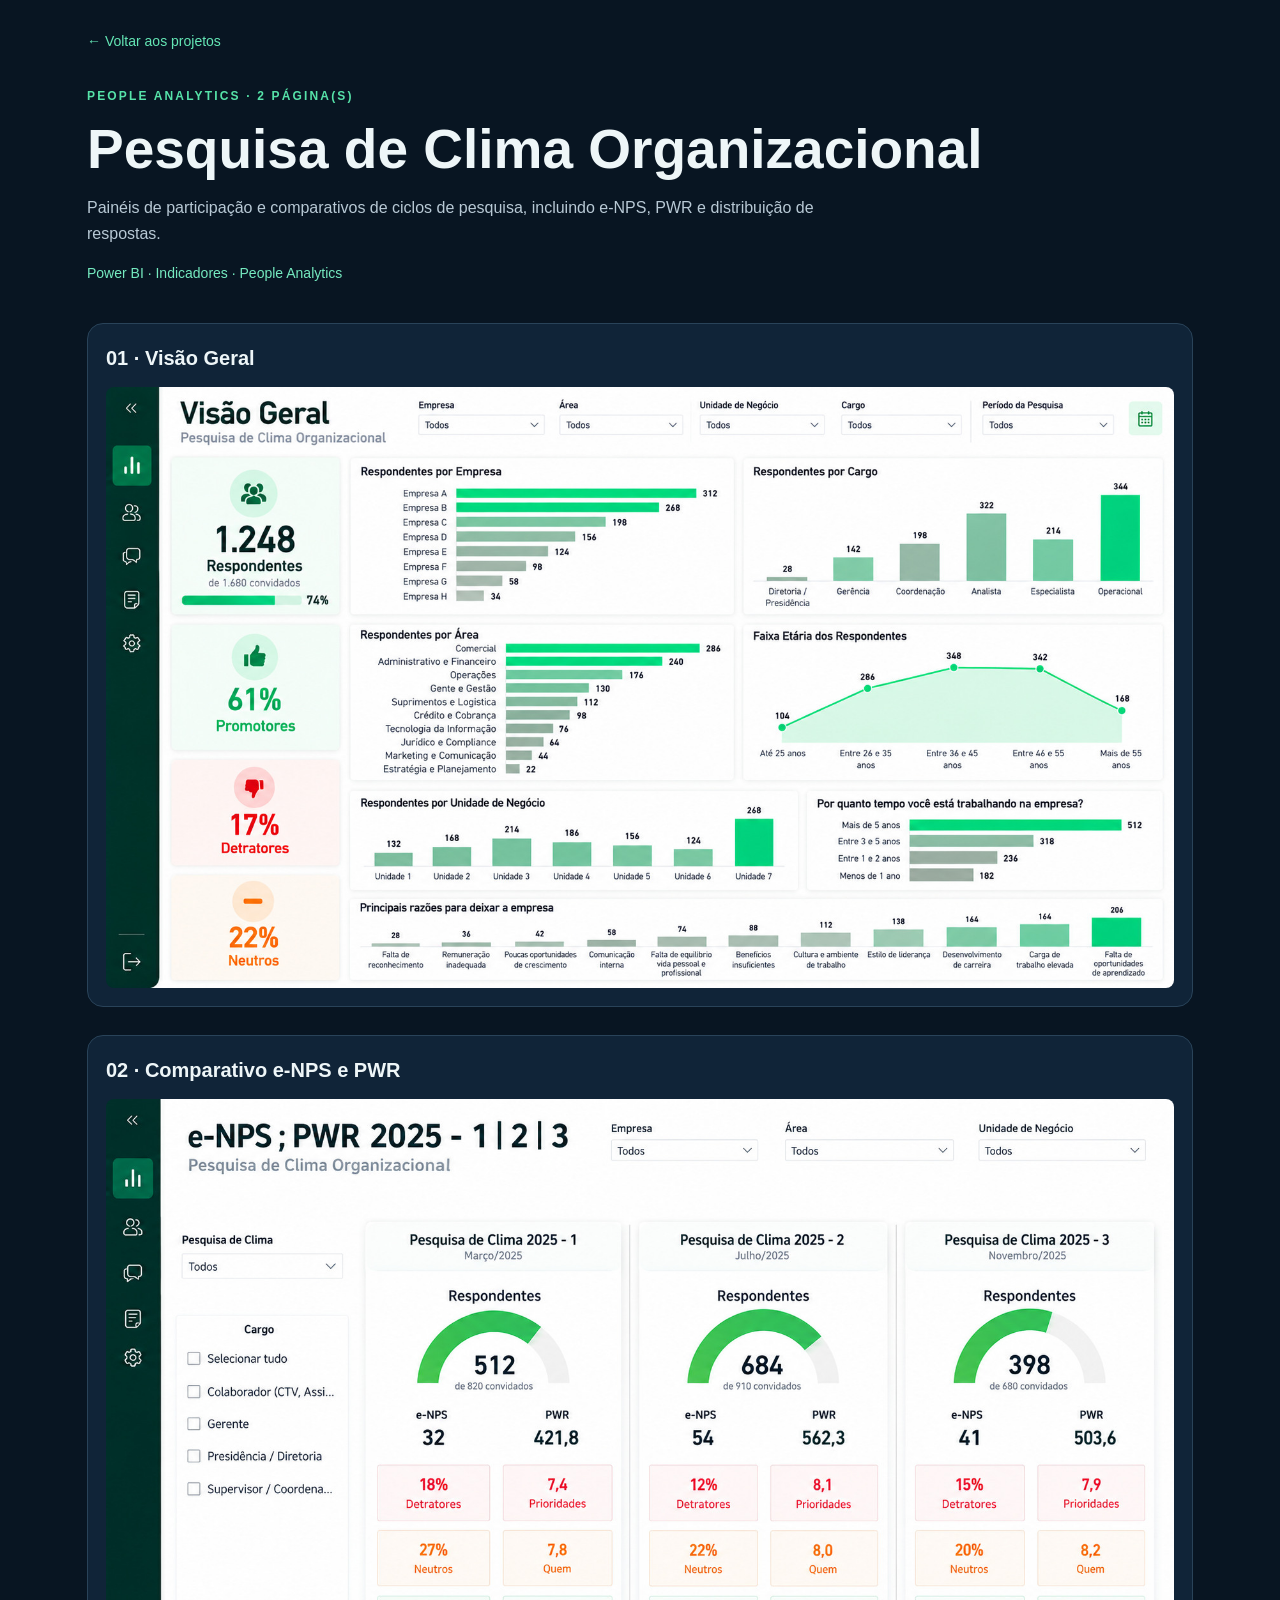
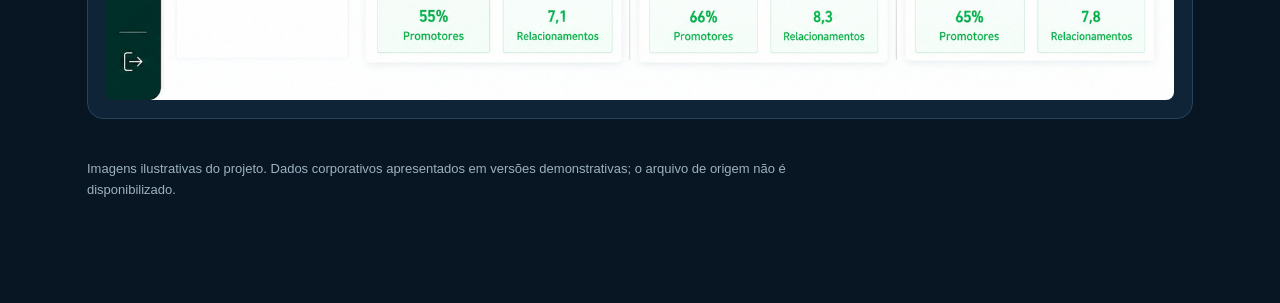
==== projetos/clima.html @ 258ead63 "Add files via upload" ====
<!doctype html><html lang="pt-BR"><head><meta charset="utf-8"><meta name="viewport" content="width=device-width, initial-scale=1"><meta name="description" content="Painéis de participação e comparativos de ciclos de pesquisa, incluindo e-NPS, PWR e distribuição de respostas."><title>Pesquisa de Clima Organizacional | Pedro Henrique</title><style>*{box-sizing:border-box}html{scroll-behavior:smooth}body{margin:0;background:#081522;color:#eef6f8;font-family:Inter,Segoe UI,Arial,sans-serif;line-height:1.6}a{color:#64e6b5;text-decoration:none}.container{max-width:1150px;margin:auto;padding:28px 22px 90px}.back{display:inline-block;margin-bottom:35px;font-size:14px}.eyebrow{color:#56e3a9;font-size:12px;text-transform:uppercase;letter-spacing:.18em;font-weight:700}h1{font-size:clamp(32px,5vw,55px);line-height:1.1;margin:12px 0}p{color:#b8c9d5;max-width:790px}.tags{color:#75eac0;font-size:14px;margin-bottom:38px}.gallery{display:grid;gap:28px}.shot{background:#102438;border:1px solid #294359;border-radius:16px;padding:18px}.shot h2{font-size:20px;margin:0 0 13px}.shot img{display:block;width:100%;height:auto;border-radius:8px;cursor:zoom-in}.note{margin-top:40px;font-size:13px;color:#9db2c0}dialog{background:#081522;border:1px solid #3a5c69;border-radius:10px;max-width:96vw;max-height:96vh;padding:14px}dialog img{max-width:91vw;max-height:86vh;object-fit:contain}dialog button{display:block;margin:0 0 10px auto;background:#1a3747;color:#fff;border:1px solid #557084;border-radius:6px;padding:8px 12px;cursor:pointer}</style></head><body><main class="container"><a class="back" href="../index.html#projetos">← Voltar aos projetos</a><div class="eyebrow">People Analytics · 2 página(s)</div><h1>Pesquisa de Clima Organizacional</h1><p>Painéis de participação e comparativos de ciclos de pesquisa, incluindo e-NPS, PWR e distribuição de respostas.</p><div class="tags">Power BI · Indicadores · People Analytics</div><div class="gallery"><section class="shot"><h2>01 · Visão Geral</h2><img loading="lazy" src="../assets/clima-01.jpg" alt="Visão Geral" tabindex="0"></section><section class="shot"><h2>02 · Comparativo e-NPS e PWR</h2><img loading="lazy" src="../assets/clima-02.jpg" alt="Comparativo e-NPS e PWR" tabindex="0"></section></div><p class="note">Imagens ilustrativas do projeto. Dados corporativos apresentados em versões demonstrativas; o arquivo de origem não é disponibilizado.</p></main><dialog id="zoom"><button id="close">Fechar ✕</button><img alt="Imagem ampliada"></dialog><script>const z=document.getElementById('zoom');document.querySelectorAll('.shot img').forEach(i=>{i.onclick=()=>{z.querySelector('img').src=i.src;z.showModal()};i.onkeydown=e=>{if(e.key==='Enter')i.click()}});document.getElementById('close').onclick=()=>z.close();z.onclick=e=>{if(e.target===z)z.close()};</script></body></html>
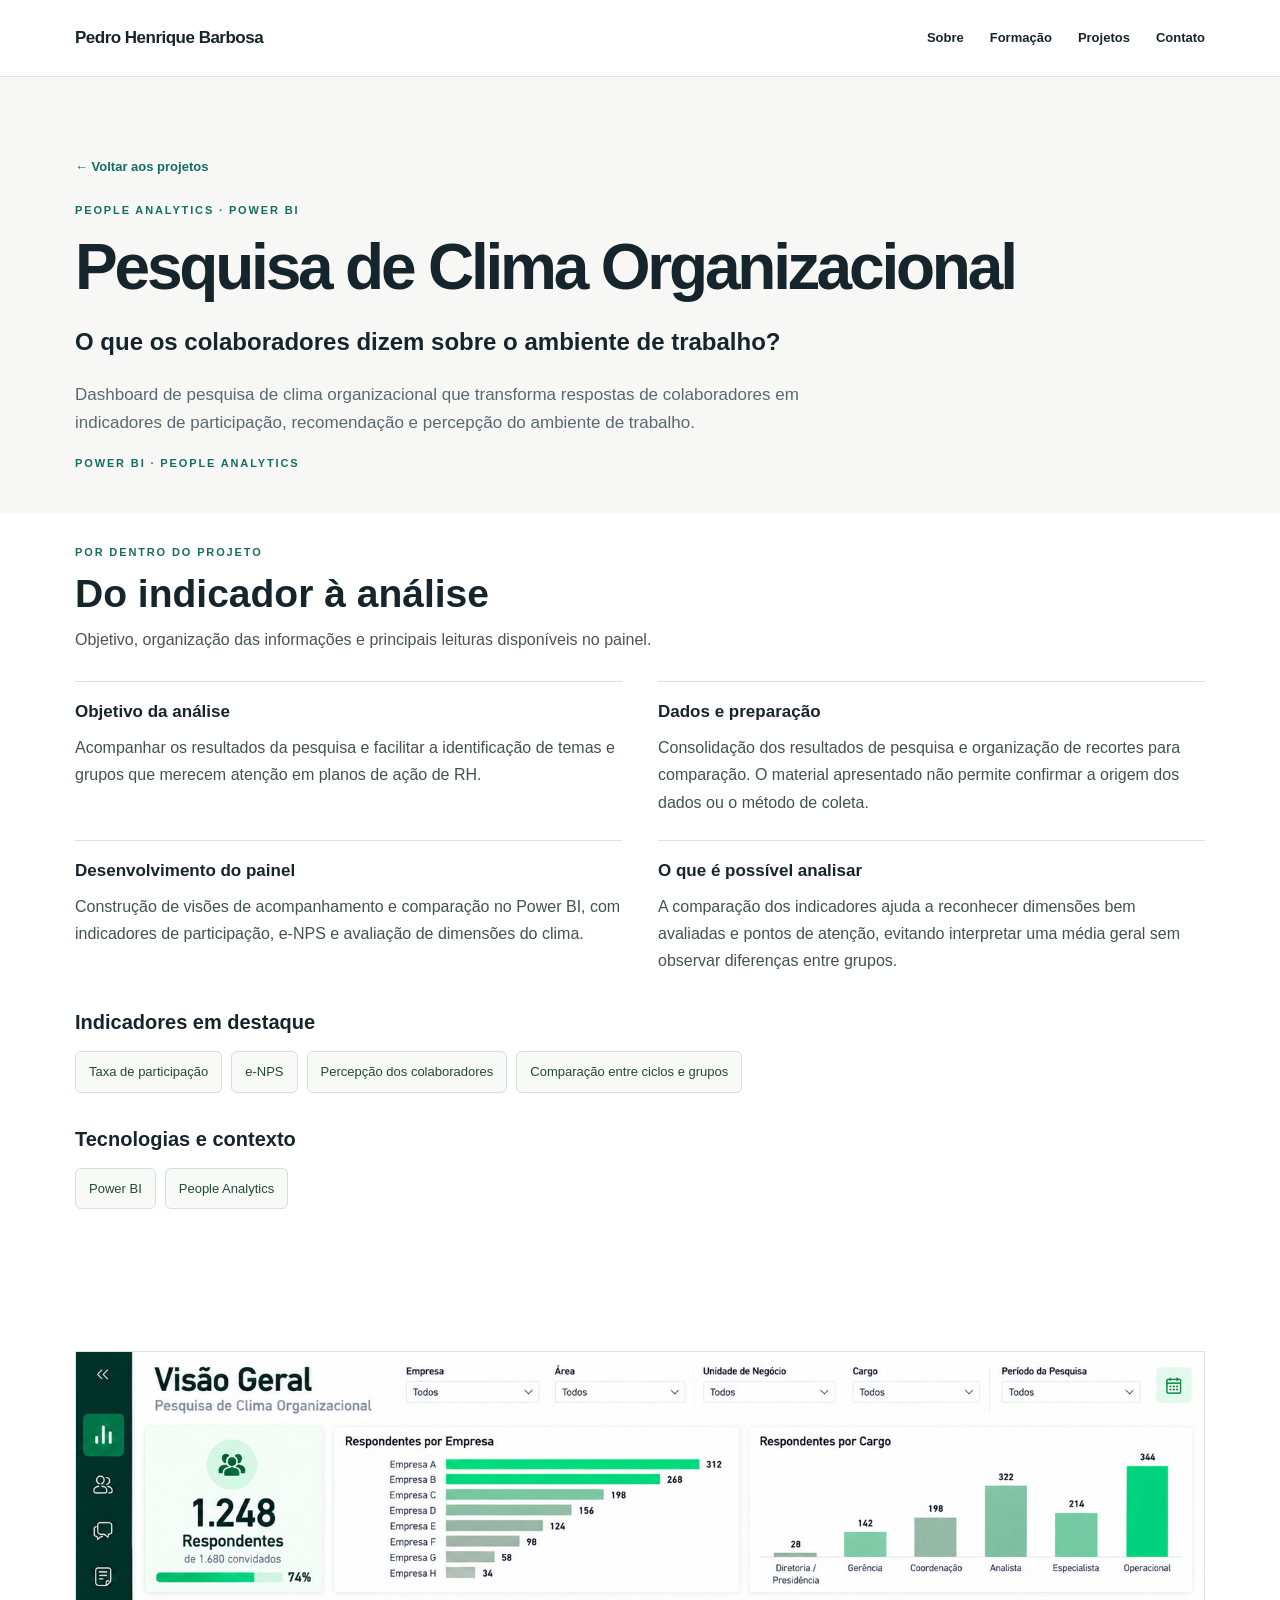
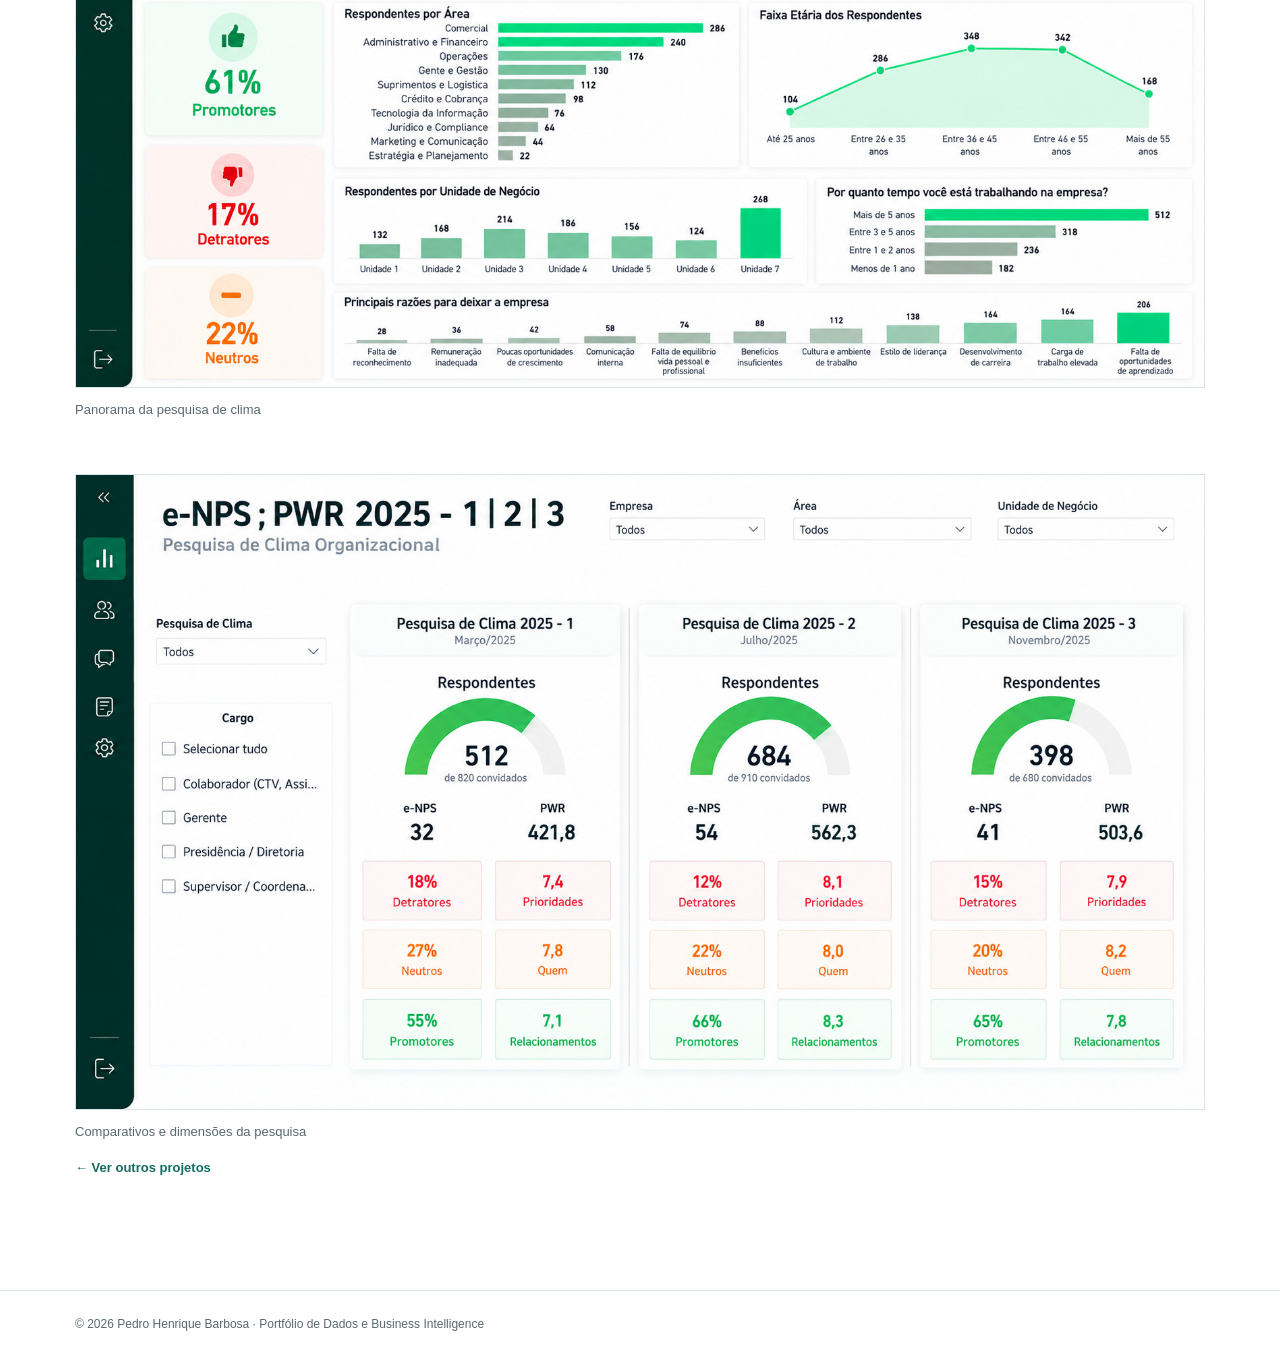
==== commit d0ddd9c0: "Add files via upload" ====
--- a/projetos/clima.html
+++ b/projetos/clima.html
@@ -1 +1,2 @@
-<!doctype html><html lang="pt-BR"><head><meta charset="utf-8"><meta name="viewport" content="width=device-width, initial-scale=1"><meta name="description" content="Painéis de participação e comparativos de ciclos de pesquisa, incluindo e-NPS, PWR e distribuição de respostas."><title>Pesquisa de Clima Organizacional | Pedro Henrique</title><style>*{box-sizing:border-box}html{scroll-behavior:smooth}body{margin:0;background:#081522;color:#eef6f8;font-family:Inter,Segoe UI,Arial,sans-serif;line-height:1.6}a{color:#64e6b5;text-decoration:none}.container{max-width:1150px;margin:auto;padding:28px 22px 90px}.back{display:inline-block;margin-bottom:35px;font-size:14px}.eyebrow{color:#56e3a9;font-size:12px;text-transform:uppercase;letter-spacing:.18em;font-weight:700}h1{font-size:clamp(32px,5vw,55px);line-height:1.1;margin:12px 0}p{color:#b8c9d5;max-width:790px}.tags{color:#75eac0;font-size:14px;margin-bottom:38px}.gallery{display:grid;gap:28px}.shot{background:#102438;border:1px solid #294359;border-radius:16px;padding:18px}.shot h2{font-size:20px;margin:0 0 13px}.shot img{display:block;width:100%;height:auto;border-radius:8px;cursor:zoom-in}.note{margin-top:40px;font-size:13px;color:#9db2c0}dialog{background:#081522;border:1px solid #3a5c69;border-radius:10px;max-width:96vw;max-height:96vh;padding:14px}dialog img{max-width:91vw;max-height:86vh;object-fit:contain}dialog button{display:block;margin:0 0 10px auto;background:#1a3747;color:#fff;border:1px solid #557084;border-radius:6px;padding:8px 12px;cursor:pointer}</style></head><body><main class="container"><a class="back" href="../index.html#projetos">← Voltar aos projetos</a><div class="eyebrow">People Analytics · 2 página(s)</div><h1>Pesquisa de Clima Organizacional</h1><p>Painéis de participação e comparativos de ciclos de pesquisa, incluindo e-NPS, PWR e distribuição de respostas.</p><div class="tags">Power BI · Indicadores · People Analytics</div><div class="gallery"><section class="shot"><h2>01 · Visão Geral</h2><img loading="lazy" src="../assets/clima-01.jpg" alt="Visão Geral" tabindex="0"></section><section class="shot"><h2>02 · Comparativo e-NPS e PWR</h2><img loading="lazy" src="../assets/clima-02.jpg" alt="Comparativo e-NPS e PWR" tabindex="0"></section></div><p class="note">Imagens ilustrativas do projeto. Dados corporativos apresentados em versões demonstrativas; o arquivo de origem não é disponibilizado.</p></main><dialog id="zoom"><button id="close">Fechar ✕</button><img alt="Imagem ampliada"></dialog><script>const z=document.getElementById('zoom');document.querySelectorAll('.shot img').forEach(i=>{i.onclick=()=>{z.querySelector('img').src=i.src;z.showModal()};i.onkeydown=e=>{if(e.key==='Enter')i.click()}});document.getElementById('close').onclick=()=>z.close();z.onclick=e=>{if(e.target===z)z.close()};</script></body></html>+<!DOCTYPE html>
+<html lang="pt-BR"><head><meta charset="utf-8"/><meta content="width=device-width, initial-scale=1" name="viewport"/><meta content="Portfólio de Pedro Henrique Barbosa, Analista de Dados e Business Intelligence." name="description"/><title>Pesquisa de Clima Organizacional | Pedro Henrique Barbosa</title><link href="../assets/style.css" rel="stylesheet"/></head><body><header class="navwrap"><div class="container nav"><a class="brand" href="../index.html">Pedro Henrique Barbosa</a><nav class="navlinks"><a href="../index.html#sobre">Sobre</a><a href="../index.html#formacao">Formação</a><a href="../index.html#projetos">Projetos</a><a href="../index.html#contato">Contato</a></nav></div></header><main><section class="detail-head"><div class="container"><a class="back" href="../index.html#projetos">← Voltar aos projetos</a><div class="eyebrow">PEOPLE ANALYTICS · POWER BI</div><h1>Pesquisa de Clima Organizacional</h1><h2>O que os colaboradores dizem sobre o ambiente de trabalho?</h2><p>Dashboard de pesquisa de clima organizacional que transforma respostas de colaboradores em indicadores de participação, recomendação e percepção do ambiente de trabalho.</p><div class="eyebrow">Power BI · People Analytics</div></div></section><section class="section project-analysis"><div class="container"><div class="eyebrow">POR DENTRO DO PROJETO</div><h2 class="analysis-title">Do indicador à análise</h2><p class="analysis-intro">Objetivo, organização das informações e principais leituras disponíveis no painel.</p><div class="analysis-grid"><article class="analysis-item"><h3>Objetivo da análise</h3><p>Acompanhar os resultados da pesquisa e facilitar a identificação de temas e grupos que merecem atenção em planos de ação de RH.</p></article><article class="analysis-item"><h3>Dados e preparação</h3><p>Consolidação dos resultados de pesquisa e organização de recortes para comparação. O material apresentado não permite confirmar a origem dos dados ou o método de coleta.</p></article><article class="analysis-item"><h3>Desenvolvimento do painel</h3><p>Construção de visões de acompanhamento e comparação no Power BI, com indicadores de participação, e-NPS e avaliação de dimensões do clima.</p></article><article class="analysis-item"><h3>O que é possível analisar</h3><p>A comparação dos indicadores ajuda a reconhecer dimensões bem avaliadas e pontos de atenção, evitando interpretar uma média geral sem observar diferenças entre grupos.</p></article></div><h3 class="analysis-subtitle">Indicadores em destaque</h3><ul class="metric-list"><li>Taxa de participação</li><li>e-NPS</li><li>Percepção dos colaboradores</li><li>Comparação entre ciclos e grupos</li></ul><h3 class="analysis-subtitle">Tecnologias e contexto</h3><div class="tech-tags"><span>Power BI</span><span>People Analytics</span></div></div></section><section class="section"><div class="container"><div class="gallery"><figure class="shot"><img alt="Tela 1 do projeto Pesquisa de Clima Organizacional" loading="lazy" src="../assets/clima-01.jpg"/><figcaption>Panorama da pesquisa de clima</figcaption></figure><figure class="shot"><img alt="Tela 2 do projeto Pesquisa de Clima Organizacional" loading="lazy" src="../assets/clima-02.jpg"/><figcaption>Comparativos e dimensões da pesquisa</figcaption></figure></div><a class="back" href="../index.html#projetos">← Ver outros projetos</a></div></section></main><footer class="footer"><div class="container">© 2026 Pedro Henrique Barbosa · Portfólio de Dados e Business Intelligence</div></footer></body></html>
--- a/assets/style.css
+++ b/assets/style.css
@@ -0,0 +1,17 @@
+
+:root{--ink:#16252b;--muted:#596970;--accent:#156d61;--line:#dbe4e1;--cream:#f7f8f5;--white:#fff;--dark:#173c3a}*{box-sizing:border-box}html{scroll-behavior:smooth}body{margin:0;font-family:Arial,Helvetica,sans-serif;background:var(--white);color:var(--ink);line-height:1.65}a{color:inherit;text-decoration:none}a:hover{color:var(--accent)}a:focus-visible{outline:3px solid #2ba58e;outline-offset:3px}.container{width:min(1130px,calc(100% - 48px));margin:auto}.navwrap{background:#fff;border-bottom:1px solid var(--line);position:sticky;top:0;z-index:10}.nav{height:76px;display:flex;align-items:center;justify-content:space-between;gap:22px}.brand{font-size:17px;font-weight:750;letter-spacing:-.03em}.navlinks{display:flex;gap:26px;font-size:13px;font-weight:650}.eyebrow{font-size:11px;letter-spacing:.17em;text-transform:uppercase;color:var(--accent);font-weight:750}.hero{padding:104px 0 92px;background:linear-gradient(115deg,#f5f8f4 0%,#f5f8f4 65%,#e6f1eb 100%)}.hero-inner{display:grid;grid-template-columns:1.45fr .55fr;gap:70px;align-items:center}.hero h1{font-size:clamp(45px,5.8vw,78px);letter-spacing:-.06em;line-height:1.04;margin:20px 0 20px;max-width:780px}.hero h1 em{font-style:normal;color:var(--accent)}.lead{font-size:19px;max-width:690px;color:#41585b}.portrait{background:#e0ece6;border:1px solid #c9dfd5;min-height:280px;display:flex;align-items:center;justify-content:center;position:relative}.portrait:after{content:'SQL / PYTHON / POWER BI';position:absolute;bottom:24px;left:24px;font-size:12px;letter-spacing:.15em;color:var(--accent);font-weight:700}.monogram{font-size:100px;letter-spacing:-.1em;font-weight:800;color:#8bb9a7;line-height:1}.buttons{display:flex;gap:12px;flex-wrap:wrap;margin-top:28px}.btn{padding:12px 20px;border:1px solid var(--accent);font-size:13px;font-weight:750;display:inline-block}.btn.primary{background:var(--accent);color:white}.btn:hover{background:#114d45;color:white}.section{padding:88px 0}.section.alt{background:var(--cream)}.section-heading{margin:0 0 33px}.section-heading h2{font-size:clamp(30px,3.5vw,46px);letter-spacing:-.05em;line-height:1.1;margin:11px 0}.section-heading p{color:var(--muted);max-width:700px}.about{display:grid;grid-template-columns:1.2fr .8fr;gap:70px}.about p{font-size:16px;color:#40545a;margin-top:0}.subhead{font-size:18px;margin:0 0 16px}.skill-list{display:grid;grid-template-columns:1fr 1fr;gap:0 20px}.skill{border-bottom:1px solid var(--line);padding:11px 0;font-size:14px;font-weight:650}.education{border-top:1px solid var(--line);padding-top:25px;margin-top:30px}.education strong{display:block}.education span{color:var(--muted);font-size:14px}.projects{display:grid;grid-template-columns:repeat(2,minmax(0,1fr));gap:42px 32px}.project{border-bottom:1px solid var(--line);padding-bottom:25px}.project-image{display:block;background:#eaf0ee;overflow:hidden;border:1px solid var(--line)}.project-image img{width:100%;aspect-ratio:16/10;object-fit:cover;object-position:top;display:block;transition:transform .3s}.project-image:hover img{transform:scale(1.025)}.project .eyebrow{margin-top:20px}.project h3{font-size:25px;letter-spacing:-.035em;line-height:1.22;margin:9px 0}.project p{font-size:14px;color:var(--muted);margin:0 0 14px}.textlink{font-weight:750;font-size:13px;color:var(--accent);border-bottom:1px solid currentColor;padding-bottom:3px}.contact{background:var(--dark);color:white;padding:82px 0}.contact .eyebrow{color:#9bd4bf}.contact h2{font-size:clamp(31px,4vw,49px);line-height:1.13;letter-spacing:-.04em;margin:13px 0}.contact p{color:#d4e2de}.contact .btn{border-color:#a2d8c7;color:white}.contact .btn.primary{background:#d5eee4;color:#173c3a}.footer{padding:24px 0;font-size:12px;color:var(--muted);border-top:1px solid var(--line)}.detail-head{padding:76px 0 40px;background:var(--cream)}.detail-head h1{font-size:clamp(37px,5vw,64px);line-height:1.1;letter-spacing:-.05em;margin:12px 0}.detail-head p{max-width:770px;color:var(--muted);font-size:17px}.gallery{display:grid;gap:42px}.shot{margin:0}.shot img{width:100%;display:block;border:1px solid var(--line)}.shot figcaption{padding:11px 0;font-size:13px;color:var(--muted)}.note{font-size:12px;color:var(--muted);margin-top:30px}.back{display:inline-block;margin-bottom:24px;color:var(--accent);font-size:13px;font-weight:750}@media(max-width:800px){.hero-inner,.about{grid-template-columns:1fr;gap:28px}.portrait{display:none}.hero{padding:70px 0}.section{padding:65px 0}.projects{grid-template-columns:1fr}.navlinks{gap:13px;font-size:12px}.brand{font-size:14px}}@media(max-width:480px){.container{width:calc(100% - 32px)}.navlinks a:nth-child(2){display:none}.hero h1{font-size:47px}.skill-list{grid-template-columns:1fr}.contact{padding:65px 0}}
+
+/* Conteúdo técnico dos projetos — integrado ao layout existente */
+.project-analysis{padding-top:30px;padding-bottom:54px}
+.analysis-title{font-size:clamp(28px,3.2vw,39px);line-height:1.18;margin:10px 0 10px}
+.analysis-intro{max-width:720px;opacity:.78;margin:0 0 28px}
+.analysis-grid{display:grid;grid-template-columns:repeat(2,minmax(0,1fr));gap:24px 36px;margin:26px 0 32px}
+.analysis-item{padding-top:16px;border-top:1px solid #d7e3dd}
+.analysis-item h3{font-size:17px;margin:0 0 8px}
+.analysis-item p{line-height:1.7;margin:0;color:#42534c}
+.analysis-subtitle{font-size:20px;margin:30px 0 12px}
+.metric-list{display:flex;flex-wrap:wrap;gap:9px;list-style:none;padding:0;margin:0}
+.metric-list li,.tech-tags span{display:inline-block;padding:9px 13px;border:1px solid #d3e0d8;border-radius:6px;background:#f7faf7;font-size:13px;color:#25473a}
+.tech-tags{display:flex;flex-wrap:wrap;gap:9px}
+.project-tech{font-size:12px;color:#456b57;margin:12px 0 8px;font-weight:600}
+@media(max-width:700px){.analysis-grid{grid-template-columns:1fr;gap:22px}.project-analysis{padding-top:10px}}
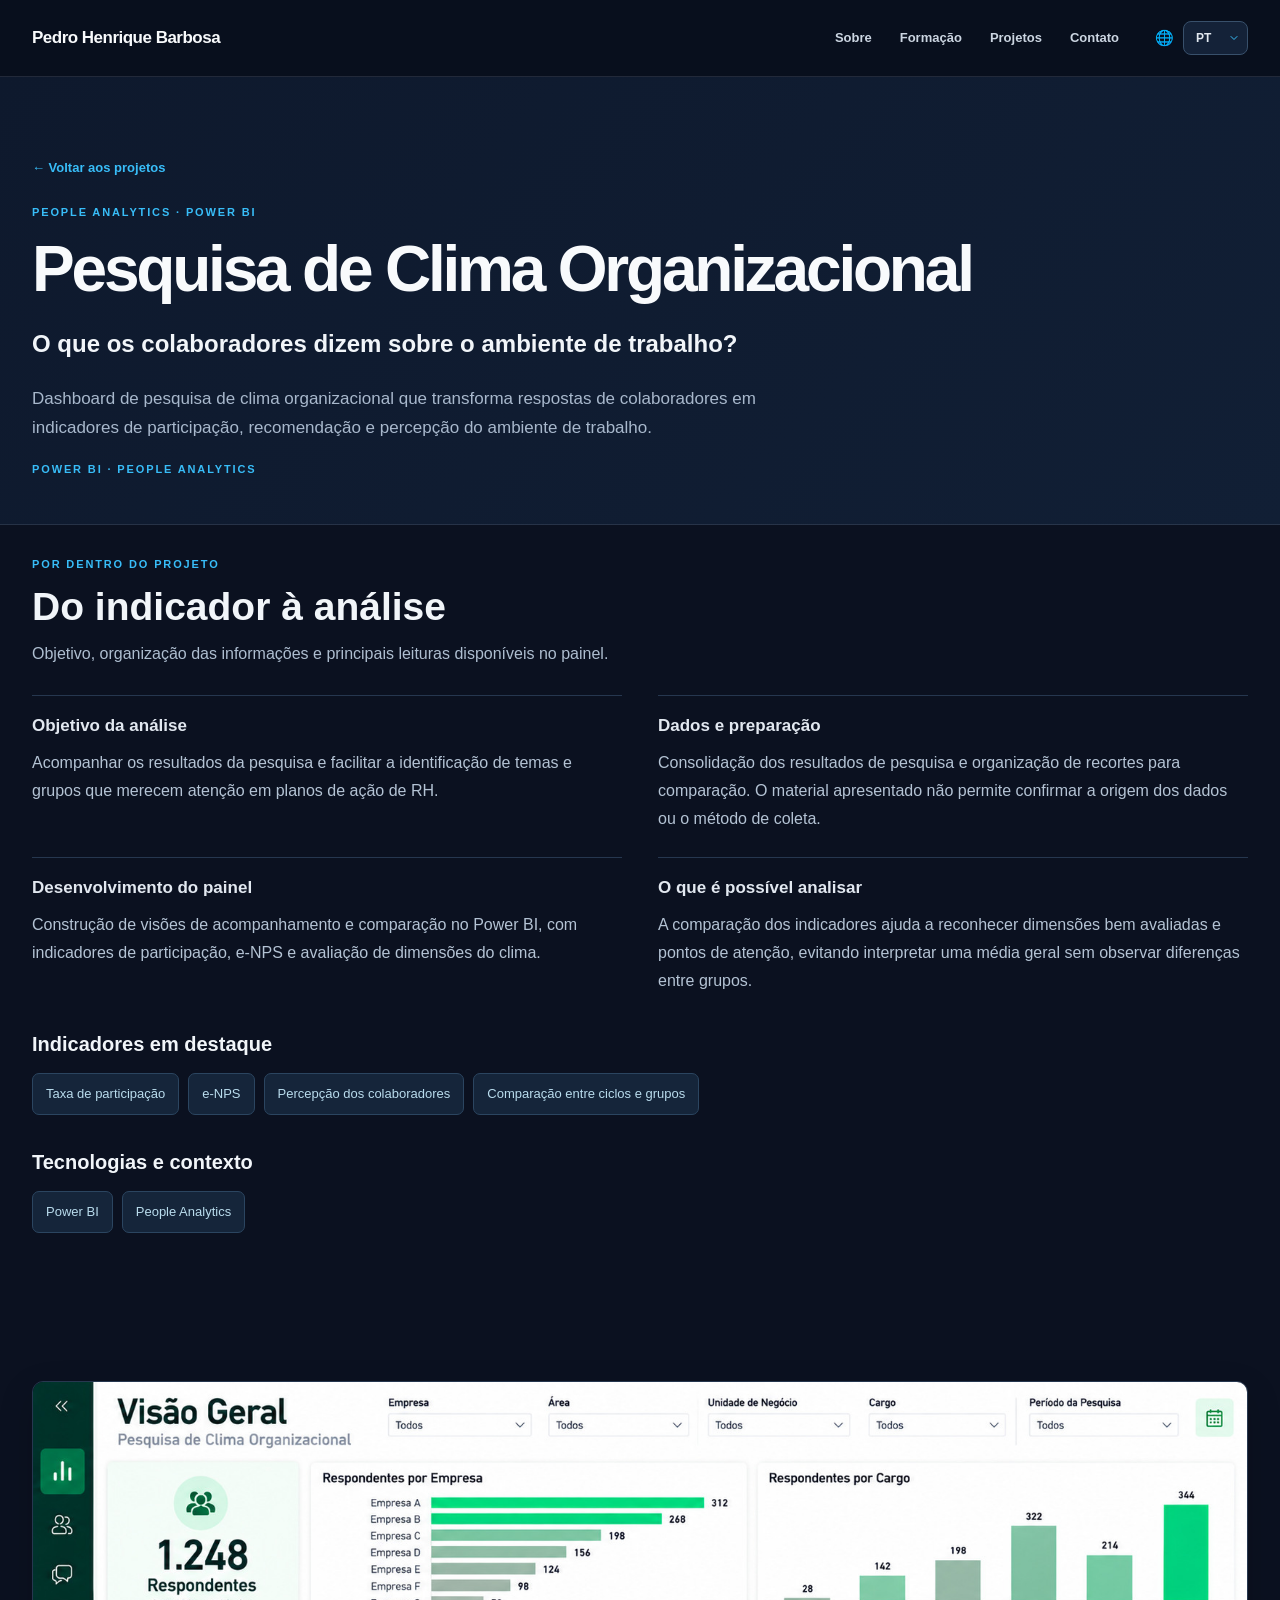
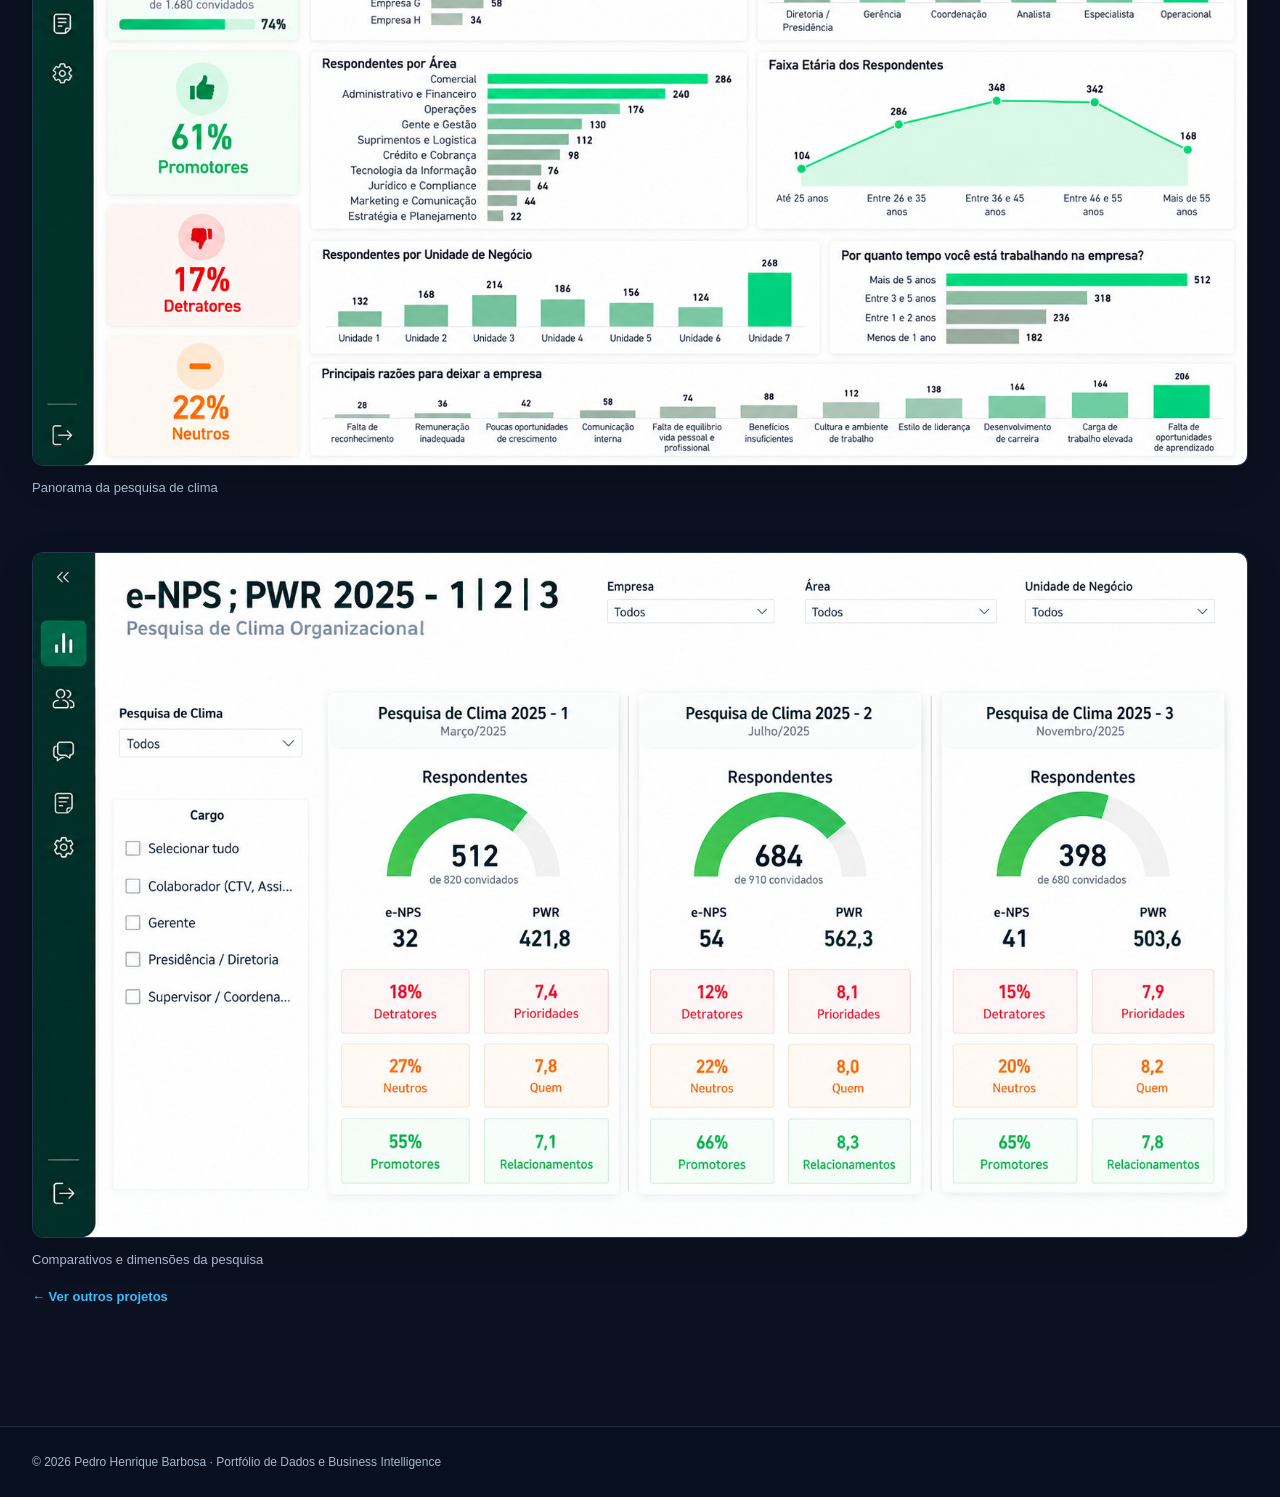
==== commit b4d54821: "Revise clima.html for improved structure and content Updated the HTML structure and content for the " ====
--- a/projetos/clima.html
+++ b/projetos/clima.html
@@ -1,2 +1,484 @@
+
 <!DOCTYPE html>
-<html lang="pt-BR"><head><meta charset="utf-8"/><meta content="width=device-width, initial-scale=1" name="viewport"/><meta content="Portfólio de Pedro Henrique Barbosa, Analista de Dados e Business Intelligence." name="description"/><title>Pesquisa de Clima Organizacional | Pedro Henrique Barbosa</title><link href="../assets/style.css" rel="stylesheet"/></head><body><header class="navwrap"><div class="container nav"><a class="brand" href="../index.html">Pedro Henrique Barbosa</a><nav class="navlinks"><a href="../index.html#sobre">Sobre</a><a href="../index.html#formacao">Formação</a><a href="../index.html#projetos">Projetos</a><a href="../index.html#contato">Contato</a></nav></div></header><main><section class="detail-head"><div class="container"><a class="back" href="../index.html#projetos">← Voltar aos projetos</a><div class="eyebrow">PEOPLE ANALYTICS · POWER BI</div><h1>Pesquisa de Clima Organizacional</h1><h2>O que os colaboradores dizem sobre o ambiente de trabalho?</h2><p>Dashboard de pesquisa de clima organizacional que transforma respostas de colaboradores em indicadores de participação, recomendação e percepção do ambiente de trabalho.</p><div class="eyebrow">Power BI · People Analytics</div></div></section><section class="section project-analysis"><div class="container"><div class="eyebrow">POR DENTRO DO PROJETO</div><h2 class="analysis-title">Do indicador à análise</h2><p class="analysis-intro">Objetivo, organização das informações e principais leituras disponíveis no painel.</p><div class="analysis-grid"><article class="analysis-item"><h3>Objetivo da análise</h3><p>Acompanhar os resultados da pesquisa e facilitar a identificação de temas e grupos que merecem atenção em planos de ação de RH.</p></article><article class="analysis-item"><h3>Dados e preparação</h3><p>Consolidação dos resultados de pesquisa e organização de recortes para comparação. O material apresentado não permite confirmar a origem dos dados ou o método de coleta.</p></article><article class="analysis-item"><h3>Desenvolvimento do painel</h3><p>Construção de visões de acompanhamento e comparação no Power BI, com indicadores de participação, e-NPS e avaliação de dimensões do clima.</p></article><article class="analysis-item"><h3>O que é possível analisar</h3><p>A comparação dos indicadores ajuda a reconhecer dimensões bem avaliadas e pontos de atenção, evitando interpretar uma média geral sem observar diferenças entre grupos.</p></article></div><h3 class="analysis-subtitle">Indicadores em destaque</h3><ul class="metric-list"><li>Taxa de participação</li><li>e-NPS</li><li>Percepção dos colaboradores</li><li>Comparação entre ciclos e grupos</li></ul><h3 class="analysis-subtitle">Tecnologias e contexto</h3><div class="tech-tags"><span>Power BI</span><span>People Analytics</span></div></div></section><section class="section"><div class="container"><div class="gallery"><figure class="shot"><img alt="Tela 1 do projeto Pesquisa de Clima Organizacional" loading="lazy" src="../assets/clima-01.jpg"/><figcaption>Panorama da pesquisa de clima</figcaption></figure><figure class="shot"><img alt="Tela 2 do projeto Pesquisa de Clima Organizacional" loading="lazy" src="../assets/clima-02.jpg"/><figcaption>Comparativos e dimensões da pesquisa</figcaption></figure></div><a class="back" href="../index.html#projetos">← Ver outros projetos</a></div></section></main><footer class="footer"><div class="container">© 2026 Pedro Henrique Barbosa · Portfólio de Dados e Business Intelligence</div></footer></body></html>+<html lang="pt-BR">
+
+<head>
+  <meta charset="utf-8">
+  <meta name="viewport" content="width=device-width, initial-scale=1">
+
+  <meta
+    name="description"
+    content="Pesquisa de Clima Organizacional | Dashboard de People Analytics desenvolvido com Power BI."
+  >
+
+  <title>Pesquisa de Clima Organizacional | Pedro Henrique Barbosa</title>
+
+  <link href="../assets/style.css" rel="stylesheet">
+</head>
+
+<body>
+
+  <!-- NAVEGAÇÃO -->
+  <header class="navwrap">
+    <div class="container nav">
+
+      <a class="brand" href="../index.html">
+        Pedro Henrique Barbosa
+      </a>
+
+      <nav class="navlinks" aria-label="Navegação principal">
+        <a href="../index.html#sobre" data-i18n="navAbout">Sobre</a>
+        <a href="../index.html#formacao" data-i18n="navEducation">Formação</a>
+        <a href="../index.html#projetos" data-i18n="navProjects">Projetos</a>
+        <a href="../index.html#contato" data-i18n="navContact">Contato</a>
+      </nav>
+
+      <div class="language-switcher">
+        <label for="language-select" aria-label="Selecionar idioma">🌐</label>
+        <select id="language-select" aria-label="Selecionar idioma">
+          <option value="pt">PT</option>
+          <option value="en">EN</option>
+          <option value="es">ES</option>
+        </select>
+      </div>
+
+    </div>
+  </header>
+
+  <main>
+
+    <!-- APRESENTAÇÃO -->
+    <section class="detail-head">
+      <div class="container">
+
+        <a
+          class="back"
+          href="../index.html#projetos"
+          data-i18n="back"
+        >
+          ← Voltar aos projetos
+        </a>
+
+        <div class="eyebrow">
+          PEOPLE ANALYTICS · POWER BI
+        </div>
+
+        <h1 data-i18n="projectTitle">
+          Pesquisa de Clima Organizacional
+        </h1>
+
+        <h2 data-i18n="subtitle">
+          O que os colaboradores dizem sobre o ambiente de trabalho?
+        </h2>
+
+        <p data-i18n="intro">
+          Dashboard de pesquisa de clima organizacional que transforma
+          respostas de colaboradores em indicadores de participação,
+          recomendação e percepção do ambiente de trabalho.
+        </p>
+
+        <div class="eyebrow">
+          Power BI · People Analytics
+        </div>
+
+      </div>
+    </section>
+
+    <!-- ANÁLISE DO PROJETO -->
+    <section class="section project-analysis">
+      <div class="container">
+
+        <div class="eyebrow" data-i18n="analysisEyebrow">
+          POR DENTRO DO PROJETO
+        </div>
+
+        <h2 class="analysis-title" data-i18n="analysisTitle">
+          Do indicador à análise
+        </h2>
+
+        <p class="analysis-intro" data-i18n="analysisIntro">
+          Objetivo, organização das informações e principais leituras
+          disponíveis no painel.
+        </p>
+
+        <div class="analysis-grid">
+
+          <article class="analysis-item">
+            <h3 data-i18n="objectiveTitle">
+              Objetivo da análise
+            </h3>
+
+            <p data-i18n="objectiveText">
+              Acompanhar os resultados da pesquisa e facilitar a
+              identificação de temas e grupos que merecem atenção
+              em planos de ação de RH.
+            </p>
+          </article>
+
+          <article class="analysis-item">
+            <h3 data-i18n="dataTitle">
+              Dados e preparação
+            </h3>
+
+            <p data-i18n="dataText">
+              Consolidação dos resultados de pesquisa e organização
+              de recortes para comparação. O material apresentado
+              não permite confirmar a origem dos dados ou o método
+              de coleta.
+            </p>
+          </article>
+
+          <article class="analysis-item">
+            <h3 data-i18n="dashboardTitle">
+              Desenvolvimento do painel
+            </h3>
+
+            <p data-i18n="dashboardText">
+              Construção de visões de acompanhamento e comparação
+              no Power BI, com indicadores de participação, e-NPS
+              e avaliação de dimensões do clima.
+            </p>
+          </article>
+
+          <article class="analysis-item">
+            <h3 data-i18n="insightsTitle">
+              O que é possível analisar
+            </h3>
+
+            <p data-i18n="insightsText">
+              A comparação dos indicadores ajuda a reconhecer
+              dimensões bem avaliadas e pontos de atenção,
+              evitando interpretar uma média geral sem observar
+              diferenças entre grupos.
+            </p>
+          </article>
+
+        </div>
+
+        <!-- INDICADORES -->
+        <h3 class="analysis-subtitle" data-i18n="metricsTitle">
+          Indicadores em destaque
+        </h3>
+
+        <ul class="metric-list">
+          <li data-i18n="metric1">Taxa de participação</li>
+          <li data-i18n="metric2">e-NPS</li>
+          <li data-i18n="metric3">Percepção dos colaboradores</li>
+          <li data-i18n="metric4">Comparação entre ciclos e grupos</li>
+        </ul>
+
+        <!-- TECNOLOGIAS -->
+        <h3 class="analysis-subtitle" data-i18n="techTitle">
+          Tecnologias e contexto
+        </h3>
+
+        <div class="tech-tags">
+          <span>Power BI</span>
+          <span>People Analytics</span>
+        </div>
+
+      </div>
+    </section>
+
+    <!-- GALERIA -->
+    <section class="section">
+      <div class="container">
+
+        <div class="gallery">
+
+          <figure class="shot">
+            <img
+              src="../assets/clima-01.jpg"
+              alt="Tela 1 do projeto Pesquisa de Clima Organizacional"
+              data-alt-key="image1Alt"
+              loading="lazy"
+            >
+
+            <figcaption data-i18n="image1Caption">
+              Panorama da pesquisa de clima
+            </figcaption>
+          </figure>
+
+          <figure class="shot">
+            <img
+              src="../assets/clima-02.jpg"
+              alt="Tela 2 do projeto Pesquisa de Clima Organizacional"
+              data-alt-key="image2Alt"
+              loading="lazy"
+            >
+
+            <figcaption data-i18n="image2Caption">
+              Comparativos e dimensões da pesquisa
+            </figcaption>
+          </figure>
+
+        </div>
+
+        <a
+          class="back"
+          href="../index.html#projetos"
+          data-i18n="otherProjects"
+        >
+          ← Ver outros projetos
+        </a>
+
+      </div>
+    </section>
+
+  </main>
+
+  <!-- RODAPÉ -->
+  <footer class="footer">
+    <div class="container">
+      © 2026 Pedro Henrique Barbosa ·
+      <span data-i18n="footer">
+        Portfólio de Dados e Business Intelligence
+      </span>
+    </div>
+  </footer>
+
+  <!-- SISTEMA DE TRADUÇÃO -->
+  <script>
+    (() => {
+      "use strict";
+
+      const STORAGE_KEY = "portfolio-language";
+
+      const translations = {
+
+        // PORTUGUÊS
+        pt: {
+          navAbout: "Sobre",
+          navEducation: "Formação",
+          navProjects: "Projetos",
+          navContact: "Contato",
+
+          back: "← Voltar aos projetos",
+
+          projectTitle: "Pesquisa de Clima Organizacional",
+
+          subtitle: "O que os colaboradores dizem sobre o ambiente de trabalho?",
+
+          intro: "Dashboard de pesquisa de clima organizacional que transforma respostas de colaboradores em indicadores de participação, recomendação e percepção do ambiente de trabalho.",
+
+          analysisEyebrow: "POR DENTRO DO PROJETO",
+          analysisTitle: "Do indicador à análise",
+
+          analysisIntro: "Objetivo, organização das informações e principais leituras disponíveis no painel.",
+
+          objectiveTitle: "Objetivo da análise",
+
+          objectiveText: "Acompanhar os resultados da pesquisa e facilitar a identificação de temas e grupos que merecem atenção em planos de ação de RH.",
+
+          dataTitle: "Dados e preparação",
+
+          dataText: "Consolidação dos resultados de pesquisa e organização de recortes para comparação. O material apresentado não permite confirmar a origem dos dados ou o método de coleta.",
+
+          dashboardTitle: "Desenvolvimento do painel",
+
+          dashboardText: "Construção de visões de acompanhamento e comparação no Power BI, com indicadores de participação, e-NPS e avaliação de dimensões do clima.",
+
+          insightsTitle: "O que é possível analisar",
+
+          insightsText: "A comparação dos indicadores ajuda a reconhecer dimensões bem avaliadas e pontos de atenção, evitando interpretar uma média geral sem observar diferenças entre grupos.",
+
+          metricsTitle: "Indicadores em destaque",
+
+          metric1: "Taxa de participação",
+          metric2: "e-NPS",
+          metric3: "Percepção dos colaboradores",
+          metric4: "Comparação entre ciclos e grupos",
+
+          techTitle: "Tecnologias e contexto",
+
+          image1Caption: "Panorama da pesquisa de clima",
+          image2Caption: "Comparativos e dimensões da pesquisa",
+
+          image1Alt: "Tela 1 do projeto Pesquisa de Clima Organizacional",
+          image2Alt: "Tela 2 do projeto Pesquisa de Clima Organizacional",
+
+          otherProjects: "← Ver outros projetos",
+
+          footer: "Portfólio de Dados e Business Intelligence",
+
+          meta: "Pesquisa de Clima Organizacional | Dashboard de People Analytics desenvolvido com Power BI."
+        },
+
+        // INGLÊS
+        en: {
+          navAbout: "About",
+          navEducation: "Education",
+          navProjects: "Projects",
+          navContact: "Contact",
+
+          back: "← Back to projects",
+
+          projectTitle: "Organizational Climate Survey",
+
+          subtitle: "What do employees say about their workplace?",
+
+          intro: "An organizational climate survey dashboard that transforms employee responses into indicators of participation, recommendation, and workplace perception.",
+
+          analysisEyebrow: "BEHIND THE PROJECT",
+          analysisTitle: "From indicators to insights",
+
+          analysisIntro: "Project objectives, data organization, and the main analytical perspectives available in the dashboard.",
+
+          objectiveTitle: "Analysis objectives",
+
+          objectiveText: "Monitor survey results and help identify topics and employee groups that may require attention in HR action plans.",
+
+          dataTitle: "Data and preparation",
+
+          dataText: "Consolidation of survey results and organization of data segments for comparison. The available material does not allow the original data source or collection methodology to be verified.",
+
+          dashboardTitle: "Dashboard development",
+
+          dashboardText: "Development of monitoring and comparison views in Power BI, featuring participation indicators, eNPS, and evaluations of workplace climate dimensions.",
+
+          insightsTitle: "What can be analyzed",
+
+          insightsText: "Comparing indicators helps identify highly rated dimensions and areas requiring attention, avoiding conclusions based solely on overall averages without examining differences between groups.",
+
+          metricsTitle: "Key indicators",
+
+          metric1: "Participation rate",
+          metric2: "eNPS",
+          metric3: "Employee perceptions",
+          metric4: "Comparison across survey cycles and groups",
+
+          techTitle: "Technologies and context",
+
+          image1Caption: "Organizational climate survey overview",
+          image2Caption: "Survey comparisons and dimensions",
+
+          image1Alt: "Dashboard 1 — Organizational Climate Survey",
+          image2Alt: "Dashboard 2 — Organizational Climate Survey",
+
+          otherProjects: "← View other projects",
+
+          footer: "Data Analytics and Business Intelligence Portfolio",
+
+          meta: "Organizational Climate Survey | People Analytics dashboard developed with Power BI."
+        },
+
+        // ESPANHOL
+        es: {
+          navAbout: "Sobre mí",
+          navEducation: "Formación",
+          navProjects: "Proyectos",
+          navContact: "Contacto",
+
+          back: "← Volver a los proyectos",
+
+          projectTitle: "Encuesta de Clima Organizacional",
+
+          subtitle: "¿Qué opinan los empleados sobre su entorno de trabajo?",
+
+          intro: "Dashboard de clima organizacional que transforma las respuestas de los empleados en indicadores de participación, recomendación y percepción del entorno laboral.",
+
+          analysisEyebrow: "DETALLES DEL PROYECTO",
+          analysisTitle: "De los indicadores al análisis",
+
+          analysisIntro: "Objetivos, organización de la información y principales perspectivas analíticas disponibles en el dashboard.",
+
+          objectiveTitle: "Objetivo del análisis",
+
+          objectiveText: "Dar seguimiento a los resultados de la encuesta y facilitar la identificación de temas y grupos que requieren atención en los planes de acción de Recursos Humanos.",
+
+          dataTitle: "Datos y preparación",
+
+          dataText: "Consolidación de los resultados de la encuesta y organización de segmentos para su comparación. El material disponible no permite confirmar el origen de los datos ni el método de recopilación.",
+
+          dashboardTitle: "Desarrollo del dashboard",
+
+          dashboardText: "Desarrollo de vistas de seguimiento y comparación en Power BI, con indicadores de participación, eNPS y evaluación de las dimensiones del clima organizacional.",
+
+          insightsTitle: "Qué se puede analizar",
+
+          insightsText: "La comparación de indicadores permite identificar dimensiones bien valoradas y áreas que requieren atención, evitando conclusiones basadas únicamente en promedios generales sin examinar las diferencias entre grupos.",
+
+          metricsTitle: "Indicadores destacados",
+
+          metric1: "Tasa de participación",
+          metric2: "eNPS",
+          metric3: "Percepción de los empleados",
+          metric4: "Comparación entre ciclos y grupos",
+
+          techTitle: "Tecnologías y contexto",
+
+          image1Caption: "Panorama de la encuesta de clima organizacional",
+          image2Caption: "Comparaciones y dimensiones de la encuesta",
+
+          image1Alt: "Dashboard 1 — Encuesta de Clima Organizacional",
+          image2Alt: "Dashboard 2 — Encuesta de Clima Organizacional",
+
+          otherProjects: "← Ver otros proyectos",
+
+          footer: "Portafolio de Análisis de Datos y Business Intelligence",
+
+          meta: "Encuesta de Clima Organizacional | Dashboard de People Analytics desarrollado con Power BI."
+        }
+      };
+
+      const selector = document.getElementById("language-select");
+
+      function applyLanguage(language) {
+        const lang = translations[language] ? language : "pt";
+        const dictionary = translations[lang];
+
+        document.documentElement.lang =
+          lang === "pt" ? "pt-BR" : lang;
+
+        document.querySelectorAll("[data-i18n]").forEach(element => {
+          const key = element.dataset.i18n;
+
+          if (Object.prototype.hasOwnProperty.call(dictionary, key)) {
+            element.textContent = dictionary[key];
+          }
+        });
+
+        document.querySelectorAll("[data-alt-key]").forEach(image => {
+          const key = image.dataset.altKey;
+
+          if (dictionary[key]) {
+            image.alt = dictionary[key];
+          }
+        });
+
+        const meta = document.querySelector('meta[name="description"]');
+
+        if (meta) {
+          meta.setAttribute("content", dictionary.meta);
+        }
+
+        document.title =
+          dictionary.projectTitle + " | Pedro Henrique Barbosa";
+
+        selector.value = lang;
+
+        try {
+          localStorage.setItem(STORAGE_KEY, lang);
+        } catch (error) {
+          // A tradução continua funcionando sem armazenamento.
+        }
+      }
+
+      selector.addEventListener("change", event => {
+        applyLanguage(event.target.value);
+      });
+
+      let savedLanguage = "pt";
+
+      try {
+        savedLanguage = localStorage.getItem(STORAGE_KEY) || "pt";
+      } catch (error) {
+        savedLanguage = "pt";
+      }
+
+      applyLanguage(savedLanguage);
+    })();
+  </script>
+
+</body>
+</html>
--- a/assets/style.css
+++ b/assets/style.css
@@ -1,17 +1,1589 @@
 
-:root{--ink:#16252b;--muted:#596970;--accent:#156d61;--line:#dbe4e1;--cream:#f7f8f5;--white:#fff;--dark:#173c3a}*{box-sizing:border-box}html{scroll-behavior:smooth}body{margin:0;font-family:Arial,Helvetica,sans-serif;background:var(--white);color:var(--ink);line-height:1.65}a{color:inherit;text-decoration:none}a:hover{color:var(--accent)}a:focus-visible{outline:3px solid #2ba58e;outline-offset:3px}.container{width:min(1130px,calc(100% - 48px));margin:auto}.navwrap{background:#fff;border-bottom:1px solid var(--line);position:sticky;top:0;z-index:10}.nav{height:76px;display:flex;align-items:center;justify-content:space-between;gap:22px}.brand{font-size:17px;font-weight:750;letter-spacing:-.03em}.navlinks{display:flex;gap:26px;font-size:13px;font-weight:650}.eyebrow{font-size:11px;letter-spacing:.17em;text-transform:uppercase;color:var(--accent);font-weight:750}.hero{padding:104px 0 92px;background:linear-gradient(115deg,#f5f8f4 0%,#f5f8f4 65%,#e6f1eb 100%)}.hero-inner{display:grid;grid-template-columns:1.45fr .55fr;gap:70px;align-items:center}.hero h1{font-size:clamp(45px,5.8vw,78px);letter-spacing:-.06em;line-height:1.04;margin:20px 0 20px;max-width:780px}.hero h1 em{font-style:normal;color:var(--accent)}.lead{font-size:19px;max-width:690px;color:#41585b}.portrait{background:#e0ece6;border:1px solid #c9dfd5;min-height:280px;display:flex;align-items:center;justify-content:center;position:relative}.portrait:after{content:'SQL / PYTHON / POWER BI';position:absolute;bottom:24px;left:24px;font-size:12px;letter-spacing:.15em;color:var(--accent);font-weight:700}.monogram{font-size:100px;letter-spacing:-.1em;font-weight:800;color:#8bb9a7;line-height:1}.buttons{display:flex;gap:12px;flex-wrap:wrap;margin-top:28px}.btn{padding:12px 20px;border:1px solid var(--accent);font-size:13px;font-weight:750;display:inline-block}.btn.primary{background:var(--accent);color:white}.btn:hover{background:#114d45;color:white}.section{padding:88px 0}.section.alt{background:var(--cream)}.section-heading{margin:0 0 33px}.section-heading h2{font-size:clamp(30px,3.5vw,46px);letter-spacing:-.05em;line-height:1.1;margin:11px 0}.section-heading p{color:var(--muted);max-width:700px}.about{display:grid;grid-template-columns:1.2fr .8fr;gap:70px}.about p{font-size:16px;color:#40545a;margin-top:0}.subhead{font-size:18px;margin:0 0 16px}.skill-list{display:grid;grid-template-columns:1fr 1fr;gap:0 20px}.skill{border-bottom:1px solid var(--line);padding:11px 0;font-size:14px;font-weight:650}.education{border-top:1px solid var(--line);padding-top:25px;margin-top:30px}.education strong{display:block}.education span{color:var(--muted);font-size:14px}.projects{display:grid;grid-template-columns:repeat(2,minmax(0,1fr));gap:42px 32px}.project{border-bottom:1px solid var(--line);padding-bottom:25px}.project-image{display:block;background:#eaf0ee;overflow:hidden;border:1px solid var(--line)}.project-image img{width:100%;aspect-ratio:16/10;object-fit:cover;object-position:top;display:block;transition:transform .3s}.project-image:hover img{transform:scale(1.025)}.project .eyebrow{margin-top:20px}.project h3{font-size:25px;letter-spacing:-.035em;line-height:1.22;margin:9px 0}.project p{font-size:14px;color:var(--muted);margin:0 0 14px}.textlink{font-weight:750;font-size:13px;color:var(--accent);border-bottom:1px solid currentColor;padding-bottom:3px}.contact{background:var(--dark);color:white;padding:82px 0}.contact .eyebrow{color:#9bd4bf}.contact h2{font-size:clamp(31px,4vw,49px);line-height:1.13;letter-spacing:-.04em;margin:13px 0}.contact p{color:#d4e2de}.contact .btn{border-color:#a2d8c7;color:white}.contact .btn.primary{background:#d5eee4;color:#173c3a}.footer{padding:24px 0;font-size:12px;color:var(--muted);border-top:1px solid var(--line)}.detail-head{padding:76px 0 40px;background:var(--cream)}.detail-head h1{font-size:clamp(37px,5vw,64px);line-height:1.1;letter-spacing:-.05em;margin:12px 0}.detail-head p{max-width:770px;color:var(--muted);font-size:17px}.gallery{display:grid;gap:42px}.shot{margin:0}.shot img{width:100%;display:block;border:1px solid var(--line)}.shot figcaption{padding:11px 0;font-size:13px;color:var(--muted)}.note{font-size:12px;color:var(--muted);margin-top:30px}.back{display:inline-block;margin-bottom:24px;color:var(--accent);font-size:13px;font-weight:750}@media(max-width:800px){.hero-inner,.about{grid-template-columns:1fr;gap:28px}.portrait{display:none}.hero{padding:70px 0}.section{padding:65px 0}.projects{grid-template-columns:1fr}.navlinks{gap:13px;font-size:12px}.brand{font-size:14px}}@media(max-width:480px){.container{width:calc(100% - 32px)}.navlinks a:nth-child(2){display:none}.hero h1{font-size:47px}.skill-list{grid-template-columns:1fr}.contact{padding:65px 0}}
-
-/* Conteúdo técnico dos projetos — integrado ao layout existente */
-.project-analysis{padding-top:30px;padding-bottom:54px}
-.analysis-title{font-size:clamp(28px,3.2vw,39px);line-height:1.18;margin:10px 0 10px}
-.analysis-intro{max-width:720px;opacity:.78;margin:0 0 28px}
-.analysis-grid{display:grid;grid-template-columns:repeat(2,minmax(0,1fr));gap:24px 36px;margin:26px 0 32px}
-.analysis-item{padding-top:16px;border-top:1px solid #d7e3dd}
-.analysis-item h3{font-size:17px;margin:0 0 8px}
-.analysis-item p{line-height:1.7;margin:0;color:#42534c}
-.analysis-subtitle{font-size:20px;margin:30px 0 12px}
-.metric-list{display:flex;flex-wrap:wrap;gap:9px;list-style:none;padding:0;margin:0}
-.metric-list li,.tech-tags span{display:inline-block;padding:9px 13px;border:1px solid #d3e0d8;border-radius:6px;background:#f7faf7;font-size:13px;color:#25473a}
-.tech-tags{display:flex;flex-wrap:wrap;gap:9px}
-.project-tech{font-size:12px;color:#456b57;margin:12px 0 8px;font-weight:600}
-@media(max-width:700px){.analysis-grid{grid-template-columns:1fr;gap:22px}.project-analysis{padding-top:10px}}
+/* =========================================
+   PORTFÓLIO — DARK TECH PREMIUM 3.0
+   PEDRO HENRIQUE BARBOSA
+   ========================================= */
+
+/* =========================================
+   01. VARIÁVEIS E CONFIGURAÇÕES GERAIS
+   ========================================= */
+
+:root {
+  color-scheme: dark;
+
+  --ink: #f1f5f9;
+  --muted: #a8b8cc;
+  --accent: #38bdf8;
+  --accent-light: #7dd3fc;
+
+  --line: #26374f;
+  --cream: #0e1728;
+  --white: #0b1120;
+  --dark: #080f1e;
+  --surface: #111c30;
+
+  --border: rgba(148, 163, 184, 0.18);
+
+  --radius: 16px;
+  --shadow: 0 12px 35px rgba(0, 0, 0, 0.16);
+
+  --transition: 0.3s ease;
+}
+
+* {
+  box-sizing: border-box;
+}
+
+html {
+  scroll-behavior: smooth;
+  scroll-padding-top: 110px;
+}
+
+body {
+  margin: 0;
+  font-family: Arial, Helvetica, sans-serif;
+  background: var(--white);
+  color: var(--ink);
+  line-height: 1.7;
+  -webkit-font-smoothing: antialiased;
+}
+
+a {
+  color: inherit;
+  text-decoration: none;
+
+  transition:
+    color 0.2s,
+    background 0.2s,
+    border-color 0.2s,
+    transform 0.2s;
+}
+
+a:hover {
+  color: var(--accent);
+}
+
+a:focus-visible,
+button:focus-visible,
+select:focus-visible {
+  outline: 3px solid var(--accent);
+  outline-offset: 4px;
+}
+
+img {
+  max-width: 100%;
+}
+
+.container {
+  width: min(1320px, calc(100% - 64px));
+  margin: auto;
+}
+
+::selection {
+  background: #23698d;
+  color: #fff;
+}
+
+/* =========================================
+   02. NAVEGAÇÃO
+   ========================================= */
+
+.navwrap {
+  background: rgba(9, 16, 30, 0.95);
+  border-bottom: 1px solid var(--border);
+
+  position: sticky;
+  top: 0;
+  z-index: 100;
+
+  backdrop-filter: blur(16px);
+  -webkit-backdrop-filter: blur(16px);
+}
+
+.nav {
+  min-height: 76px;
+
+  display: flex;
+  align-items: center;
+  justify-content: space-between;
+
+  gap: 24px;
+}
+
+.brand {
+  font-size: 17px;
+  font-weight: 750;
+  letter-spacing: -0.03em;
+  color: #f8fafc;
+  white-space: nowrap;
+}
+
+.brand:hover {
+  color: var(--accent);
+}
+
+.navlinks {
+  display: flex;
+  align-items: center;
+  gap: 28px;
+
+  margin-left: auto;
+
+  font-size: 13px;
+  font-weight: 650;
+}
+
+.navlinks a {
+  color: #cbd5e1;
+  white-space: nowrap;
+}
+
+.navlinks a:hover {
+  color: var(--accent);
+}
+
+/* =========================================
+   03. SELETOR DE IDIOMAS
+   ========================================= */
+
+.language-switcher {
+  display: flex;
+  align-items: center;
+  gap: 9px;
+
+  margin-left: 12px;
+  flex-shrink: 0;
+}
+
+.language-switcher label {
+  display: inline-flex;
+  align-items: center;
+  justify-content: center;
+
+  color: var(--accent);
+  font-size: 15px;
+}
+
+.language-switcher select {
+  appearance: none;
+  -webkit-appearance: none;
+
+  min-width: 65px;
+
+  padding: 9px 23px 9px 12px;
+
+  border: 1px solid #38506b;
+  border-radius: 8px;
+
+  background-color: #142238;
+  background-image: url("data:image/svg+xml,%3Csvg xmlns='http://www.w3.org/2000/svg' width='12' height='12' viewBox='0 0 24 24' fill='none' stroke='%2338bdf8' stroke-width='2' stroke-linecap='round' stroke-linejoin='round'%3E%3Cpath d='m6 9 6 6 6-6'/%3E%3C/svg%3E");
+  background-repeat: no-repeat;
+  background-position: right 7px center;
+
+  color: #e2e8f0;
+
+  font-family: inherit;
+  font-size: 12px;
+  font-weight: 750;
+
+  cursor: pointer;
+
+  transition:
+    background-color 0.2s,
+    border-color 0.2s;
+}
+
+.language-switcher select:hover {
+  border-color: var(--accent);
+  background-color: #1a2d47;
+}
+
+/* =========================================
+   04. ELEMENTOS DE TEXTO
+   ========================================= */
+
+.eyebrow {
+  font-size: 11px;
+  letter-spacing: 0.17em;
+  text-transform: uppercase;
+
+  color: var(--accent);
+  font-weight: 750;
+}
+
+/* =========================================
+   05. APRESENTAÇÃO / HERO
+   ========================================= */
+
+.hero {
+  padding: 104px 0 100px;
+
+  position: relative;
+  overflow: hidden;
+
+  background:
+    radial-gradient(
+      ellipse at 85% 30%,
+      rgba(14, 116, 144, 0.17),
+      transparent 50%
+    ),
+    linear-gradient(
+      115deg,
+      #0b1120,
+      #0e192d 65%,
+      #101f35
+    );
+
+  border-bottom: 1px solid var(--border);
+}
+
+.hero::before {
+  content: "";
+
+  position: absolute;
+  inset: 0;
+
+  background-image:
+    linear-gradient(
+      rgba(56, 189, 248, 0.025) 1px,
+      transparent 1px
+    ),
+    linear-gradient(
+      90deg,
+      rgba(56, 189, 248, 0.025) 1px,
+      transparent 1px
+    );
+
+  background-size: 48px 48px;
+  pointer-events: none;
+}
+
+.hero-inner {
+  position: relative;
+
+  display: grid;
+
+  grid-template-columns:
+    minmax(0, 1.35fr)
+    minmax(270px, 0.65fr);
+
+  gap: 70px;
+  align-items: center;
+}
+
+.hero h1 {
+  font-size: clamp(48px, 5.6vw, 82px);
+  letter-spacing: -0.06em;
+  line-height: 1.05;
+
+  margin: 20px 0;
+  max-width: 800px;
+}
+
+.hero h1 em {
+  font-style: normal;
+  color: var(--accent);
+}
+
+.lead {
+  font-size: 19px;
+  max-width: 680px;
+
+  color: #b5c5d8;
+  line-height: 1.8;
+}
+
+/* =========================================
+   06. BOTÕES
+   ========================================= */
+
+.buttons {
+  display: flex;
+  gap: 12px;
+  flex-wrap: wrap;
+
+  margin-top: 28px;
+}
+
+.btn {
+  display: inline-flex;
+  align-items: center;
+  justify-content: center;
+  gap: 9px;
+
+  min-height: 44px;
+  padding: 12px 21px;
+
+  border: 1px solid #38506b;
+  border-radius: 9px;
+
+  background: rgba(17, 28, 48, 0.55);
+
+  font-size: 13px;
+  font-weight: 750;
+
+  color: #e2e8f0;
+}
+
+.btn.primary {
+  background: var(--accent);
+  border-color: var(--accent);
+  color: #061522;
+
+  box-shadow:
+    0 5px 22px rgba(56, 189, 248, 0.13);
+}
+
+.btn:hover {
+  transform: translateY(-2px);
+
+  background: #17283f;
+  border-color: var(--accent);
+  color: #fff;
+}
+
+.btn.primary:hover {
+  background: var(--accent-light);
+  border-color: var(--accent-light);
+  color: #061522;
+}
+
+/* =========================================
+   07. FOTO DE PERFIL
+   ========================================= */
+
+.portrait,
+.hero .portrait {
+  min-height: 340px;
+  padding: 30px 25px 60px;
+
+  display: flex;
+  align-items: center;
+  justify-content: center;
+
+  position: relative;
+  overflow: hidden;
+
+  border-radius: 20px;
+  border: 1px solid rgba(56, 189, 248, 0.23);
+
+  background:
+    radial-gradient(
+      circle at center,
+      rgba(56, 189, 248, 0.1),
+      transparent 72%
+    ),
+    var(--surface);
+
+  box-shadow: var(--shadow);
+}
+
+.portrait::after,
+.hero .portrait::after {
+  content: "SQL / PYTHON / POWER BI";
+
+  position: absolute;
+
+  bottom: 22px;
+  left: 0;
+  right: 0;
+
+  text-align: center;
+
+  font-size: 11px;
+  letter-spacing: 0.12em;
+
+  color: var(--accent);
+  font-weight: 700;
+  white-space: nowrap;
+}
+
+.profile-photo,
+.hero .portrait .profile-photo {
+  width: 235px;
+  height: 235px;
+  max-width: 100%;
+
+  aspect-ratio: 1 / 1;
+  flex: 0 0 auto;
+
+  object-fit: cover;
+  object-position: center 38%;
+
+  border-radius: 50%;
+  border: 4px solid #28435d;
+
+  box-shadow:
+    0 0 0 6px rgba(56, 189, 248, 0.07),
+    0 12px 35px rgba(0, 0, 0, 0.3);
+
+  display: block;
+  margin: 0;
+
+  transition: transform 0.3s;
+}
+
+.portrait:hover .profile-photo {
+  transform: scale(1.035);
+}
+
+.monogram {
+  font-size: 100px;
+  letter-spacing: -0.1em;
+  font-weight: 800;
+  color: var(--accent);
+  line-height: 1;
+}
+
+/* =========================================
+   08. SEÇÕES
+   ========================================= */
+
+.section {
+  padding: 94px 0;
+  background: var(--white);
+}
+
+.section.alt {
+  background: var(--cream);
+}
+
+.section-heading {
+  margin: 0 0 36px;
+}
+
+.section-heading h2 {
+  font-size: clamp(32px, 3.5vw, 48px);
+  letter-spacing: -0.05em;
+  line-height: 1.1;
+
+  margin: 11px 0;
+
+  color: #f8fafc;
+}
+
+.section-heading p {
+  color: var(--muted);
+  max-width: 740px;
+}
+
+/* =========================================
+   09. SOBRE MIM
+   ========================================= */
+
+.about {
+  display: grid;
+  grid-template-columns: 1.15fr 0.85fr;
+  gap: 80px;
+}
+
+.about p {
+  font-size: 16px;
+  color: #b8c7d7;
+
+  margin-top: 0;
+  line-height: 1.9;
+}
+
+.subhead {
+  font-size: 18px;
+  margin: 0 0 16px;
+  color: #f1f5f9;
+}
+
+/* =========================================
+   10. COMPETÊNCIAS
+   ========================================= */
+
+.skill-list {
+  display: grid;
+  grid-template-columns: 1fr 1fr;
+  gap: 0 22px;
+}
+
+.skill {
+  border-bottom: 1px solid var(--line);
+
+  padding: 12px 0;
+
+  font-size: 14px;
+  font-weight: 650;
+
+  color: #d0dbea;
+
+  transition:
+    color 0.2s,
+    padding-left 0.2s;
+}
+
+.skill:hover {
+  color: var(--accent);
+  padding-left: 4px;
+}
+
+/* =========================================
+   11. FORMAÇÃO
+   ========================================= */
+
+.education {
+  border-top: 1px solid var(--line);
+  padding-top: 25px;
+  margin-top: 30px;
+}
+
+.education strong {
+  display: block;
+}
+
+.education span {
+  color: var(--muted);
+  font-size: 14px;
+}
+
+/* =========================================
+   12. GRID DE PROJETOS
+   ========================================= */
+
+.projects {
+  display: grid;
+
+  grid-template-columns:
+    repeat(2, minmax(0, 1fr));
+
+  gap: 32px;
+}
+
+/* =========================================
+   13. CARDS DE PROJETOS
+   ========================================= */
+
+.project {
+  min-width: 0;
+
+  display: flex;
+  flex-direction: column;
+
+  background: var(--surface);
+
+  border: 1px solid var(--border);
+  border-radius: var(--radius);
+
+  padding: 18px 18px 25px;
+
+  box-shadow: var(--shadow);
+
+  transition:
+    transform var(--transition),
+    border-color var(--transition),
+    box-shadow var(--transition);
+}
+
+.project:hover {
+  transform: translateY(-5px);
+
+  border-color: rgba(56, 189, 248, 0.43);
+
+  box-shadow:
+    0 20px 48px rgba(0, 0, 0, 0.24);
+}
+
+.project-image {
+  display: block;
+  overflow: hidden;
+
+  border: 1px solid var(--border);
+  border-radius: 10px;
+
+  background: #0b1525;
+}
+
+.project-image img {
+  width: 100%;
+  aspect-ratio: 16 / 10;
+
+  object-fit: cover;
+  object-position: top;
+
+  display: block;
+
+  transition: transform 0.35s;
+}
+
+.project-image:hover img,
+.project:hover .project-image img {
+  transform: scale(1.025);
+}
+
+.project .eyebrow {
+  margin-top: 20px;
+}
+
+.project h3 {
+  font-size: clamp(21px, 2vw, 26px);
+  letter-spacing: -0.035em;
+  line-height: 1.25;
+
+  margin: 9px 0;
+
+  color: #f1f5f9;
+}
+
+.project p {
+  font-size: 14px;
+  color: #b0c0d3;
+
+  margin: 0 0 15px;
+  line-height: 1.8;
+}
+
+.project-tech {
+  font-size: 12px;
+  color: #85d7f7;
+
+  margin: 12px 0 15px;
+  font-weight: 650;
+}
+
+.project-links {
+  display: flex;
+  flex-wrap: wrap;
+  align-items: center;
+
+  gap: 12px 22px;
+
+  margin-top: auto;
+  padding-top: 8px;
+}
+
+.project .textlink {
+  align-self: flex-start;
+}
+
+.textlink {
+  display: inline-block;
+
+  font-weight: 750;
+  font-size: 13px;
+
+  color: var(--accent);
+
+  border-bottom: 1px solid currentColor;
+  padding-bottom: 3px;
+}
+
+.textlink:hover {
+  color: var(--accent-light);
+}
+
+.github-link {
+  display: inline-flex;
+  align-items: center;
+  gap: 7px;
+
+  color: #cbd5e1;
+
+  font-size: 13px;
+  font-weight: 650;
+}
+
+.github-link:hover {
+  color: var(--accent);
+}
+
+/* =========================================
+   14. PROJETO PRINCIPAL — CYBERTHREAT
+   ========================================= */
+
+.featured-projects .project-featured {
+  grid-column: 1 / -1;
+
+  display: grid;
+
+  grid-template-columns:
+    minmax(0, 1.1fr)
+    minmax(0, 1fr);
+
+  column-gap: 32px;
+
+  align-content: start;
+
+  padding: 24px;
+
+  border-color: rgba(56, 189, 248, 0.32);
+
+  background:
+    radial-gradient(
+      ellipse at 95% 5%,
+      rgba(56, 189, 248, 0.065),
+      transparent 60%
+    ),
+    var(--surface);
+}
+
+.project-featured .project-image {
+  grid-column: 1;
+  grid-row: 1 / span 5;
+
+  align-self: stretch;
+}
+
+.project-featured .project-image img {
+  width: 100%;
+  height: 100%;
+  min-height: 270px;
+
+  aspect-ratio: auto;
+  object-fit: cover;
+  object-position: top;
+}
+
+.project-featured .eyebrow {
+  margin-top: 8px;
+}
+
+.project-featured h3 {
+  font-size: clamp(26px, 2.8vw, 38px);
+  line-height: 1.18;
+
+  margin: 12px 0 15px;
+}
+
+.project-featured p {
+  font-size: 15px;
+  line-height: 1.85;
+
+  margin-bottom: 18px;
+}
+
+.project-featured .project-tech {
+  margin: 12px 0 18px;
+}
+
+.project-featured .project-links {
+  margin-top: auto;
+}
+
+/* =========================================
+   15. PROJETOS SECUNDÁRIOS EM DESTAQUE
+   ========================================= */
+
+.featured-projects > .project:not(.project-featured) {
+  border-color: rgba(148, 163, 184, 0.23);
+}
+
+.featured-projects > .project:not(.project-featured) h3 {
+  font-size: clamp(23px, 2.2vw, 29px);
+}
+
+.featured-projects > .project:not(.project-featured):hover {
+  border-color: rgba(56, 189, 248, 0.5);
+}
+
+/* =========================================
+   16. OUTROS PROJETOS
+   ========================================= */
+
+.other-heading {
+  margin-top: 76px;
+  padding-top: 35px;
+
+  border-top: 1px solid var(--line);
+}
+
+.other-heading h2 {
+  font-size: clamp(28px, 3vw, 38px);
+}
+
+.other-projects .project h3 {
+  font-size: clamp(20px, 2vw, 24px);
+}
+
+.other-projects .project-image img {
+  aspect-ratio: 16 / 9;
+}
+
+.other-projects .project {
+  background: #101b2d;
+}
+
+/* =========================================
+   17. CONTATO
+   ========================================= */
+
+.contact {
+  background:
+    radial-gradient(
+      ellipse at 90% 50%,
+      rgba(56, 189, 248, 0.1),
+      transparent 55%
+    ),
+    #0c1628;
+
+  color: #fff;
+
+  padding: 94px 0;
+
+  border-top: 1px solid var(--border);
+}
+
+.contact .eyebrow {
+  color: var(--accent);
+}
+
+.contact h2 {
+  font-size: clamp(33px, 4vw, 52px);
+  line-height: 1.13;
+  letter-spacing: -0.04em;
+
+  margin: 13px 0;
+}
+
+.contact p {
+  color: #b7c7d8;
+  max-width: 680px;
+}
+
+.contact .btn {
+  border-color: #38506b;
+  color: #e2e8f0;
+}
+
+.contact .btn.primary {
+  background: var(--accent);
+  border-color: var(--accent);
+  color: #061522;
+}
+
+.contact .btn.primary:hover {
+  background: var(--accent-light);
+  color: #061522;
+}
+
+.contact .btn:not(.primary):hover {
+  border-color: var(--accent);
+  color: #fff;
+}
+
+/* =========================================
+   18. RODAPÉ
+   ========================================= */
+
+.footer {
+  padding: 25px 0;
+
+  font-size: 12px;
+  color: var(--muted);
+
+  background: var(--dark);
+
+  border-top: 1px solid var(--border);
+}
+
+/* =========================================
+   19. PÁGINAS INDIVIDUAIS DOS PROJETOS
+   ========================================= */
+
+.detail-head {
+  padding: 76px 0 46px;
+
+  background:
+    linear-gradient(135deg, #0e192d, #111f35);
+
+  border-bottom: 1px solid var(--border);
+}
+
+.detail-head h1 {
+  font-size: clamp(37px, 5vw, 64px);
+  line-height: 1.1;
+  letter-spacing: -0.05em;
+
+  margin: 12px 0;
+
+  color: #f8fafc;
+}
+
+.detail-head p {
+  max-width: 770px;
+
+  color: var(--muted);
+  font-size: 17px;
+}
+
+/* =========================================
+   20. GALERIA DE DASHBOARDS
+   ========================================= */
+
+.gallery {
+  display: grid;
+  gap: 42px;
+}
+
+.shot {
+  margin: 0;
+}
+
+.shot img {
+  width: 100%;
+  display: block;
+
+  border: 1px solid var(--line);
+  border-radius: 11px;
+
+  box-shadow: var(--shadow);
+}
+
+.shot figcaption {
+  padding: 11px 0;
+
+  font-size: 13px;
+  color: var(--muted);
+}
+
+.note {
+  font-size: 12px;
+  color: var(--muted);
+  margin-top: 30px;
+}
+
+.back {
+  display: inline-block;
+
+  margin-bottom: 24px;
+
+  color: var(--accent);
+
+  font-size: 13px;
+  font-weight: 750;
+}
+
+/* =========================================
+   21. ANÁLISES TÉCNICAS
+   ========================================= */
+
+.project-analysis {
+  padding-top: 30px;
+  padding-bottom: 54px;
+}
+
+.analysis-title {
+  font-size: clamp(28px, 3.2vw, 39px);
+  line-height: 1.18;
+
+  margin: 10px 0;
+
+  color: #f1f5f9;
+}
+
+.analysis-intro {
+  max-width: 720px;
+
+  color: #aebed0;
+
+  margin: 0 0 28px;
+}
+
+.analysis-grid {
+  display: grid;
+
+  grid-template-columns:
+    repeat(2, minmax(0, 1fr));
+
+  gap: 24px 36px;
+
+  margin: 26px 0 32px;
+}
+
+.analysis-item {
+  padding-top: 16px;
+  border-top: 1px solid var(--line);
+}
+
+.analysis-item h3 {
+  font-size: 17px;
+
+  margin: 0 0 8px;
+
+  color: #e2e8f0;
+}
+
+.analysis-item p {
+  line-height: 1.75;
+
+  margin: 0;
+
+  color: #b4c3d4;
+}
+
+.analysis-subtitle {
+  font-size: 20px;
+
+  margin: 30px 0 12px;
+
+  color: #f1f5f9;
+}
+
+.metric-list {
+  display: flex;
+  flex-wrap: wrap;
+
+  gap: 9px;
+
+  list-style: none;
+  padding: 0;
+  margin: 0;
+}
+
+.metric-list li,
+.tech-tags span {
+  display: inline-block;
+
+  padding: 9px 13px;
+
+  border: 1px solid #2b4560;
+  border-radius: 7px;
+
+  background: #15253a;
+
+  font-size: 13px;
+  color: #b9dced;
+}
+
+.tech-tags {
+  display: flex;
+  flex-wrap: wrap;
+  gap: 9px;
+}
+
+/* =========================================
+   22. RESPONSIVIDADE — NOTEBOOK
+   ========================================= */
+
+@media (max-width: 1100px) {
+
+  .nav {
+    gap: 18px;
+  }
+
+  .navlinks {
+    gap: 18px;
+  }
+
+  .hero-inner {
+    gap: 45px;
+  }
+
+  .about {
+    gap: 50px;
+  }
+
+  .featured-projects .project-featured {
+    column-gap: 24px;
+  }
+
+}
+
+/* =========================================
+   23. RESPONSIVIDADE — TABLET
+   ========================================= */
+
+@media (max-width: 900px) {
+
+  .container {
+    width: calc(100% - 48px);
+  }
+
+  .hero-inner {
+    gap: 35px;
+  }
+
+  .about {
+    gap: 45px;
+  }
+
+  .projects {
+    gap: 24px;
+  }
+
+  .nav {
+    flex-wrap: wrap;
+    padding: 12px 0;
+  }
+
+  .navlinks {
+    gap: 16px;
+    margin-left: auto;
+  }
+
+}
+
+/* =========================================
+   24. RESPONSIVIDADE — CELULAR
+   ========================================= */
+
+@media (max-width: 800px) {
+
+  .hero-inner,
+  .about {
+    grid-template-columns: 1fr;
+    gap: 32px;
+  }
+
+  .hero {
+    padding: 70px 0;
+  }
+
+  .hero .portrait {
+    max-width: 360px;
+    width: 100%;
+
+    margin: 0 auto;
+    min-height: 310px;
+  }
+
+  .section {
+    padding: 68px 0;
+  }
+
+  .projects {
+    grid-template-columns: 1fr;
+
+    max-width: 680px;
+    margin: 0 auto;
+  }
+
+  .featured-projects .project-featured {
+    display: flex;
+    flex-direction: column;
+
+    padding: 18px;
+  }
+
+  .project-featured .project-image {
+    width: 100%;
+  }
+
+  .project-featured .project-image img {
+    height: auto;
+    min-height: 0;
+    aspect-ratio: 16 / 10;
+  }
+
+  .project-featured h3 {
+    font-size: clamp(24px, 5vw, 31px);
+  }
+
+  .other-heading {
+    margin-top: 60px;
+  }
+
+  .contact {
+    padding: 70px 0;
+  }
+
+}
+
+/* =========================================
+   25. RESPONSIVIDADE — CELULAR PEQUENO
+   ========================================= */
+
+@media (max-width: 600px) {
+
+  .container {
+    width: calc(100% - 32px);
+  }
+
+  .nav {
+    gap: 12px;
+    justify-content: space-between;
+  }
+
+  .brand {
+    font-size: 14px;
+  }
+
+  .language-switcher {
+    margin-left: auto;
+  }
+
+  .navlinks {
+    order: 3;
+
+    width: 100%;
+
+    margin-left: 0;
+
+    display: flex;
+    justify-content: space-between;
+
+    gap: 12px;
+
+    font-size: 12px;
+  }
+
+  .hero h1 {
+    font-size: clamp(40px, 11vw, 52px);
+  }
+
+  .lead {
+    font-size: 16px;
+  }
+
+  .skill-list {
+    grid-template-columns: 1fr;
+  }
+
+  .project {
+    padding: 14px 14px 22px;
+  }
+
+  .project h3 {
+    font-size: 22px;
+  }
+
+  .project-featured h3 {
+    font-size: 25px;
+  }
+
+  .btn {
+    padding: 11px 16px;
+  }
+
+  .hero .portrait .profile-photo {
+    width: 210px;
+    height: 210px;
+  }
+
+  .other-heading {
+    margin-top: 55px;
+  }
+
+}
+
+/* =========================================
+   26. RESPONSIVIDADE — TELAS ESTREITAS
+   ========================================= */
+
+@media (max-width: 380px) {
+
+  .brand {
+    font-size: 12px;
+  }
+
+  .navlinks {
+    font-size: 11px;
+    gap: 8px;
+  }
+
+  .language-switcher {
+    gap: 4px;
+  }
+
+  .language-switcher select {
+    min-width: 57px;
+    padding: 8px 19px 8px 9px;
+  }
+
+  .project-featured {
+    padding: 12px;
+  }
+
+  .project-links {
+    gap: 10px;
+  }
+
+}
+
+/* =========================================
+   27. ACESSIBILIDADE
+   ========================================= */
+
+@media (prefers-reduced-motion: reduce) {
+
+  *,
+  *::before,
+  *::after {
+    scroll-behavior: auto !important;
+    transition-duration: 0.01ms !important;
+    animation-duration: 0.01ms !important;
+  }
+
+}
+
+/* =========================================
+   REFINAMENTO FINAL — PORTFÓLIO 3.1
+   PEDRO HENRIQUE BARBOSA
+   ========================================= */
+
+/* 01. CYBERTHREAT — DESTAQUE PRINCIPAL */
+
+@media (min-width: 801px) {
+
+  .featured-projects .project-featured {
+    display: grid;
+    grid-template-columns:
+      minmax(0, 1.08fr)
+      minmax(0, 1fr);
+
+    column-gap: 36px;
+    align-content: center;
+
+    padding: 24px;
+  }
+
+  .project-featured .project-image {
+    grid-column: 1;
+    grid-row: 1 / span 5;
+
+    align-self: stretch;
+  }
+
+  .project-featured .project-image img {
+    width: 100%;
+    height: 100%;
+    min-height: 290px;
+
+    object-fit: cover;
+    object-position: center top;
+  }
+
+  .project-featured .eyebrow {
+    margin-top: 0;
+    align-self: end;
+  }
+
+  .project-featured h3 {
+    font-size: clamp(26px, 2.5vw, 35px);
+    line-height: 1.2;
+    margin: 12px 0 14px;
+  }
+
+  .project-featured p {
+    font-size: 14px;
+    line-height: 1.85;
+    margin-bottom: 12px;
+  }
+
+  .project-featured .project-tech {
+    margin: 10px 0 14px;
+  }
+
+  .project-featured .project-links {
+    margin-top: 4px;
+    padding-top: 8px;
+  }
+
+}
+
+/* 02. NEUROINSIGHTS E GOIÁS EC */
+
+.featured-projects > .project:not(.project-featured) {
+  height: 100%;
+  padding-bottom: 24px;
+}
+
+.featured-projects > .project:not(.project-featured)
+.project-image img {
+  aspect-ratio: 16 / 9;
+  object-fit: cover;
+  object-position: top;
+}
+
+.featured-projects > .project:not(.project-featured) h3 {
+  font-size: clamp(22px, 2vw, 27px);
+  line-height: 1.25;
+  margin: 11px 0;
+}
+
+.featured-projects > .project:not(.project-featured) p {
+  line-height: 1.75;
+  margin-bottom: 12px;
+}
+
+.featured-projects > .project:not(.project-featured)
+.project-links {
+  margin-top: auto;
+  padding-top: 14px;
+}
+
+/* 03. OUTROS PROJETOS — CARDS COMPACTOS */
+
+.other-heading {
+  margin-top: 68px;
+  padding-top: 32px;
+  margin-bottom: 30px;
+}
+
+.other-projects {
+  gap: 26px;
+}
+
+.other-projects .project {
+  padding: 15px 15px 21px;
+}
+
+.other-projects .project-image img {
+  aspect-ratio: 16 / 8.5;
+  object-fit: cover;
+  object-position: top;
+}
+
+.other-projects .project .eyebrow {
+  margin-top: 17px;
+}
+
+.other-projects .project h3 {
+  font-size: clamp(20px, 1.8vw, 23px);
+  line-height: 1.3;
+  margin: 8px 0;
+}
+
+.other-projects .project p {
+  font-size: 13.5px;
+  line-height: 1.75;
+  margin-bottom: 10px;
+}
+
+.other-projects .project-tech {
+  margin: 9px 0 12px;
+}
+
+.other-projects .project-links {
+  padding-top: 10px;
+  margin-top: auto;
+}
+
+/* 04. LINKS DOS PROJETOS */
+
+.project-links {
+  display: flex;
+  align-items: center;
+  flex-wrap: wrap;
+  gap: 12px 20px;
+}
+
+.project-links .textlink,
+.project-links .github-link {
+  line-height: 1.5;
+}
+
+.project-links .textlink {
+  transition:
+    color 0.2s ease,
+    border-color 0.2s ease;
+}
+
+.project-links .github-link:hover {
+  color: var(--accent-light);
+}
+
+/* 05. CONTATO — FINALIZAÇÃO VISUAL */
+
+.contact {
+  padding: 88px 0 92px;
+
+  background:
+    radial-gradient(
+      ellipse at 88% 40%,
+      rgba(56, 189, 248, 0.12),
+      transparent 55%
+    ),
+    linear-gradient(
+      120deg,
+      #0b1425,
+      #0e1d31
+    );
+}
+
+.contact .container {
+  position: relative;
+}
+
+.contact h2 {
+  margin: 12px 0 16px;
+  letter-spacing: -0.045em;
+}
+
+.contact p {
+  max-width: 600px;
+  line-height: 1.85;
+}
+
+.contact .buttons {
+  margin-top: 25px;
+  gap: 12px;
+}
+
+/* 06. RESPONSIVIDADE */
+
+@media (max-width: 800px) {
+
+  .featured-projects .project-featured {
+    display: flex;
+    flex-direction: column;
+    gap: 0;
+    padding: 18px;
+  }
+
+  .project-featured .project-image {
+    width: 100%;
+  }
+
+  .project-featured .project-image img {
+    width: 100%;
+    height: auto;
+    min-height: 0;
+    aspect-ratio: 16 / 10;
+    object-fit: cover;
+    object-position: top;
+  }
+
+  .project-featured .eyebrow {
+    margin-top: 18px;
+  }
+
+  .project-featured h3 {
+    font-size: clamp(24px, 5vw, 30px);
+  }
+
+  .other-projects {
+    gap: 22px;
+  }
+
+  .other-heading {
+    margin-top: 55px;
+  }
+
+  .contact {
+    padding: 72px 0;
+  }
+
+}
+
+@media (max-width: 480px) {
+
+  .featured-projects > .project:not(.project-featured)
+  .project-image img {
+    aspect-ratio: 16 / 10;
+  }
+
+  .other-projects .project-image img {
+    aspect-ratio: 16 / 9;
+  }
+
+  .other-projects .project {
+    padding: 13px 13px 21px;
+  }
+
+  .other-projects .project p {
+    font-size: 14px;
+  }
+
+  .project-links {
+    gap: 10px 16px;
+  }
+
+  .contact h2 {
+    font-size: 36px;
+  }
+
+}
